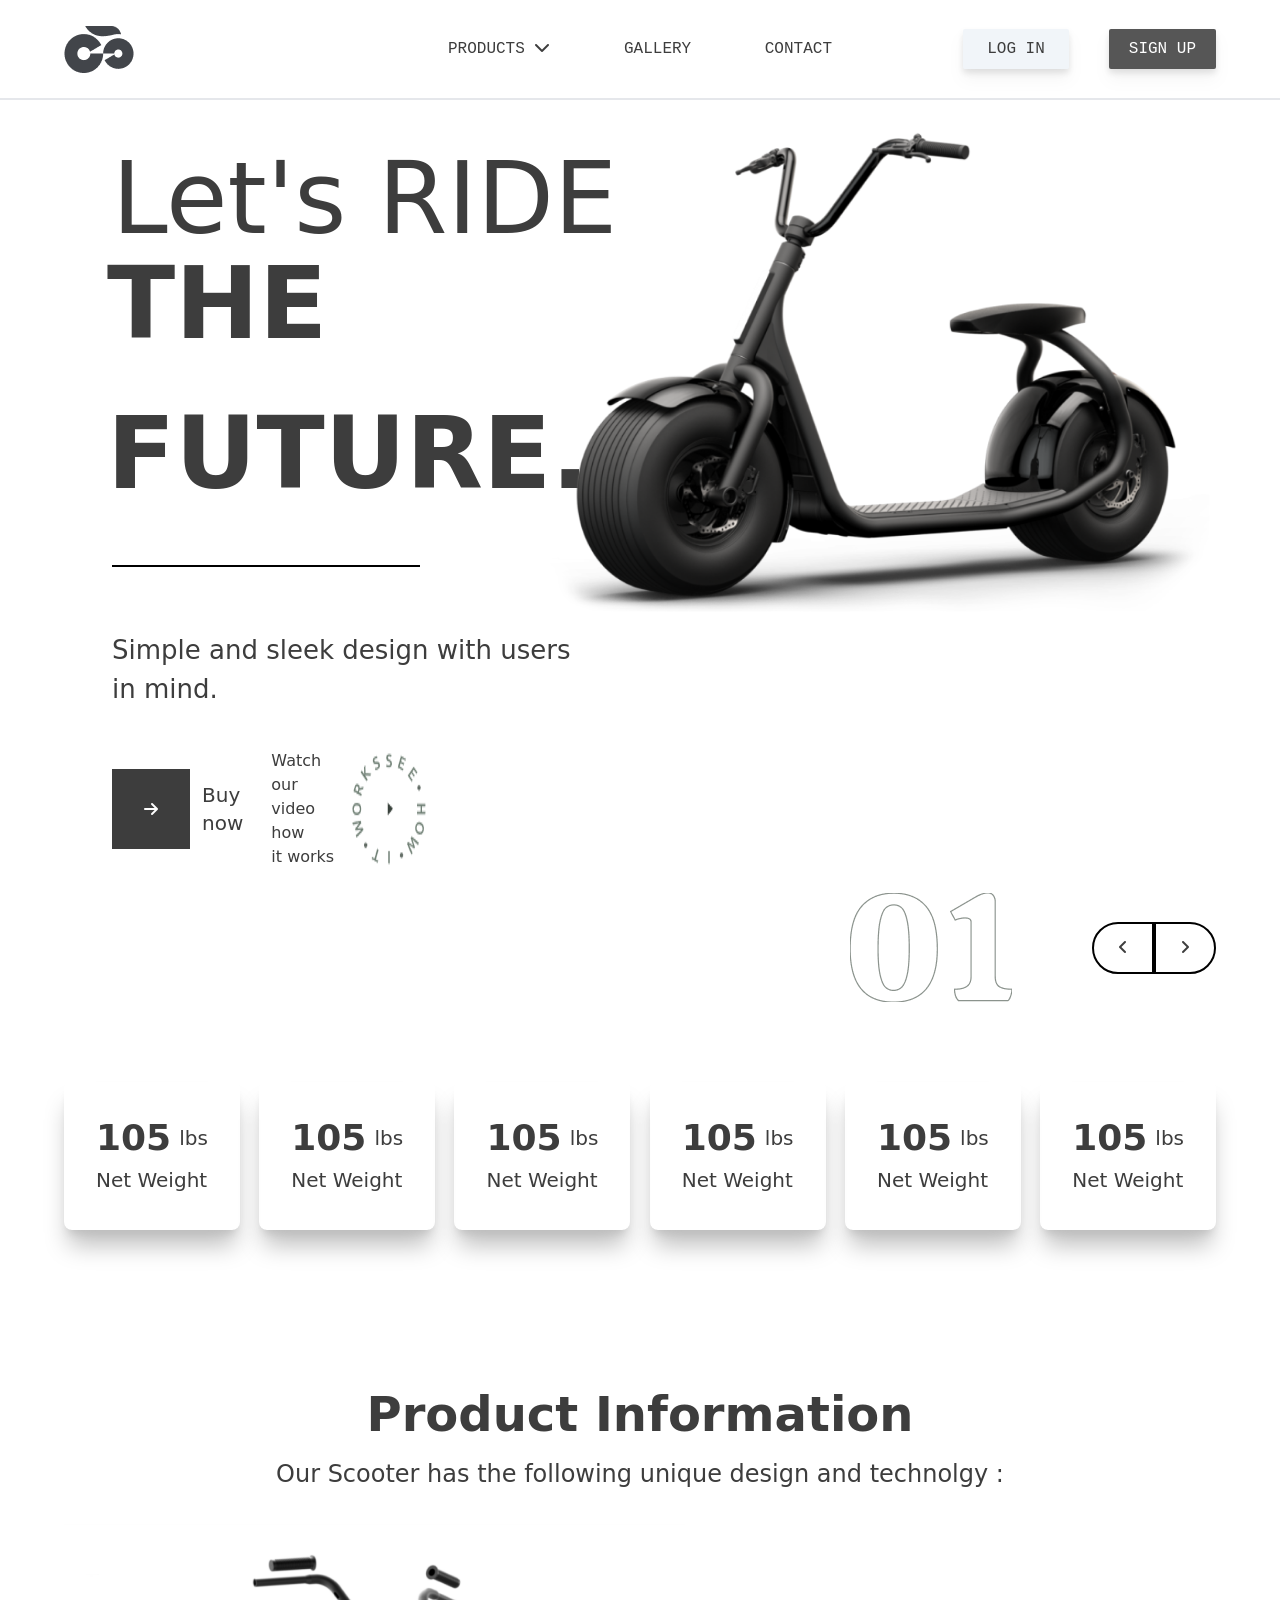
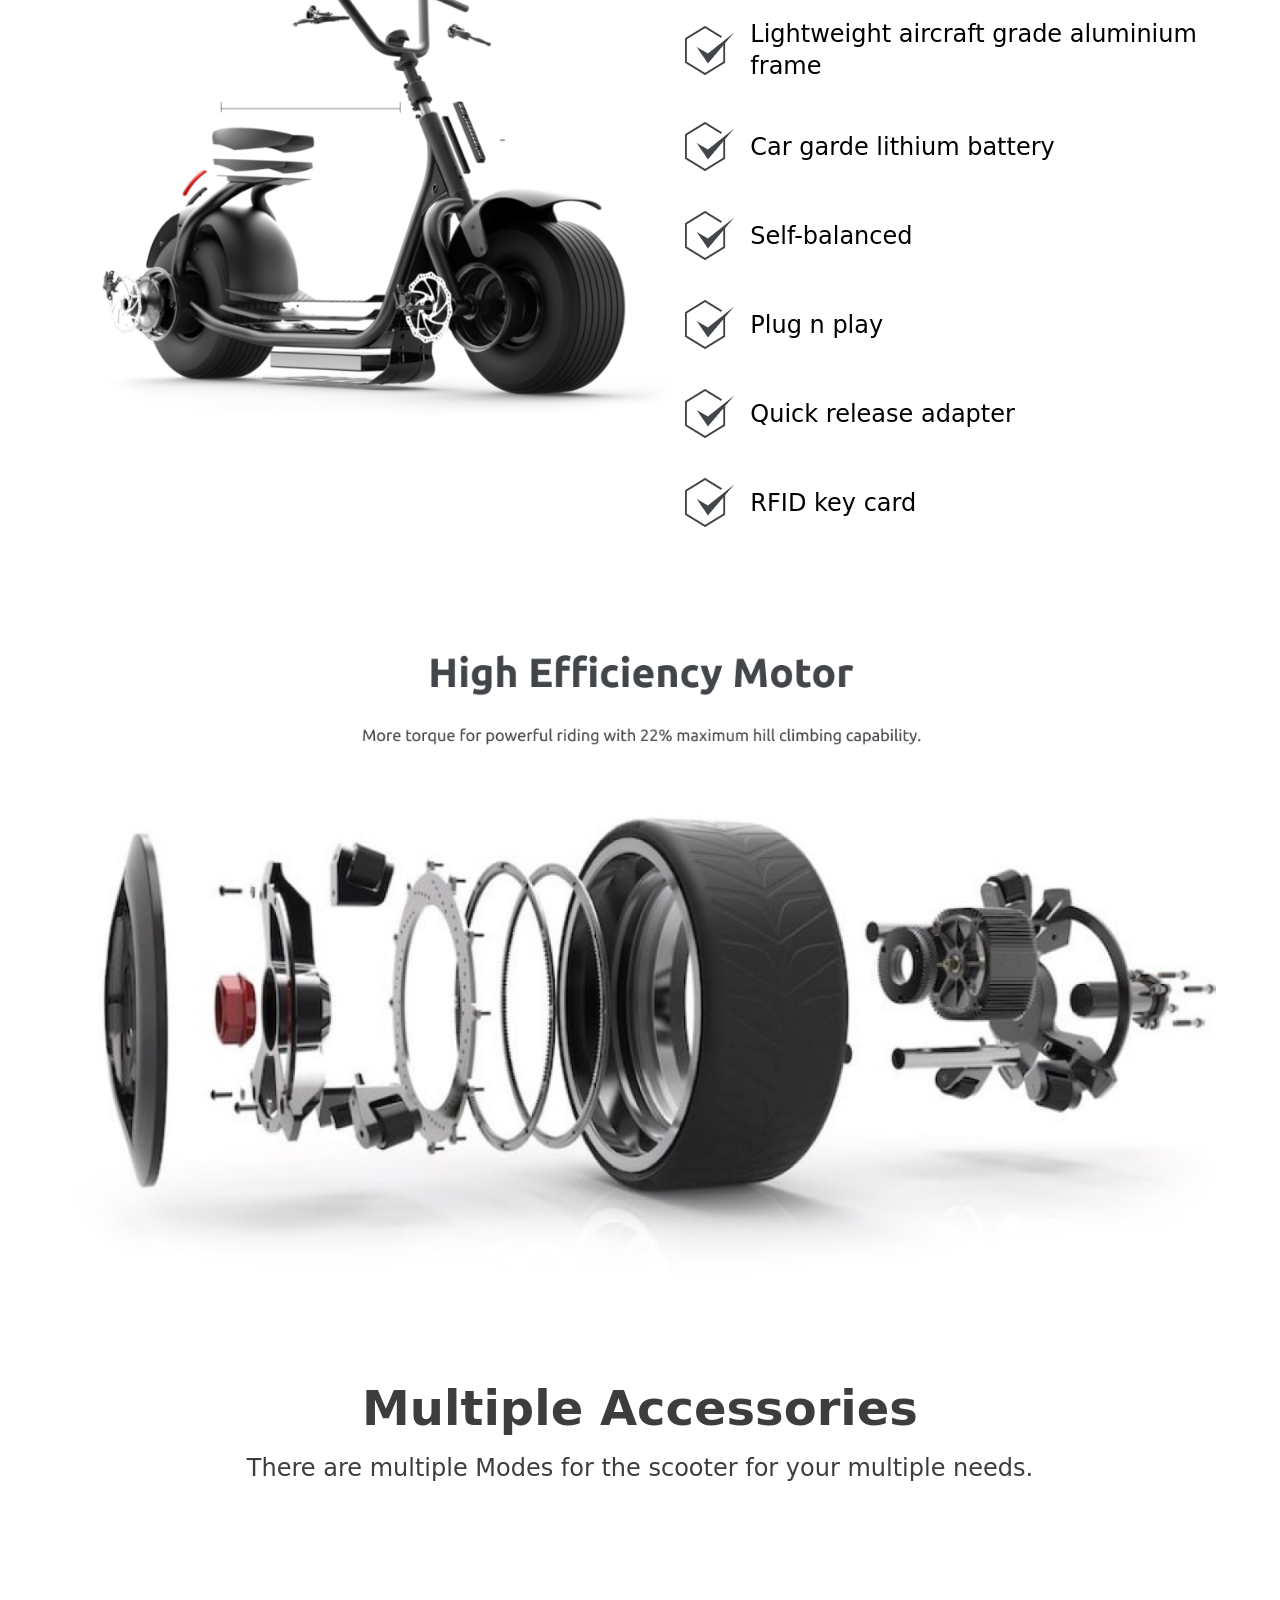
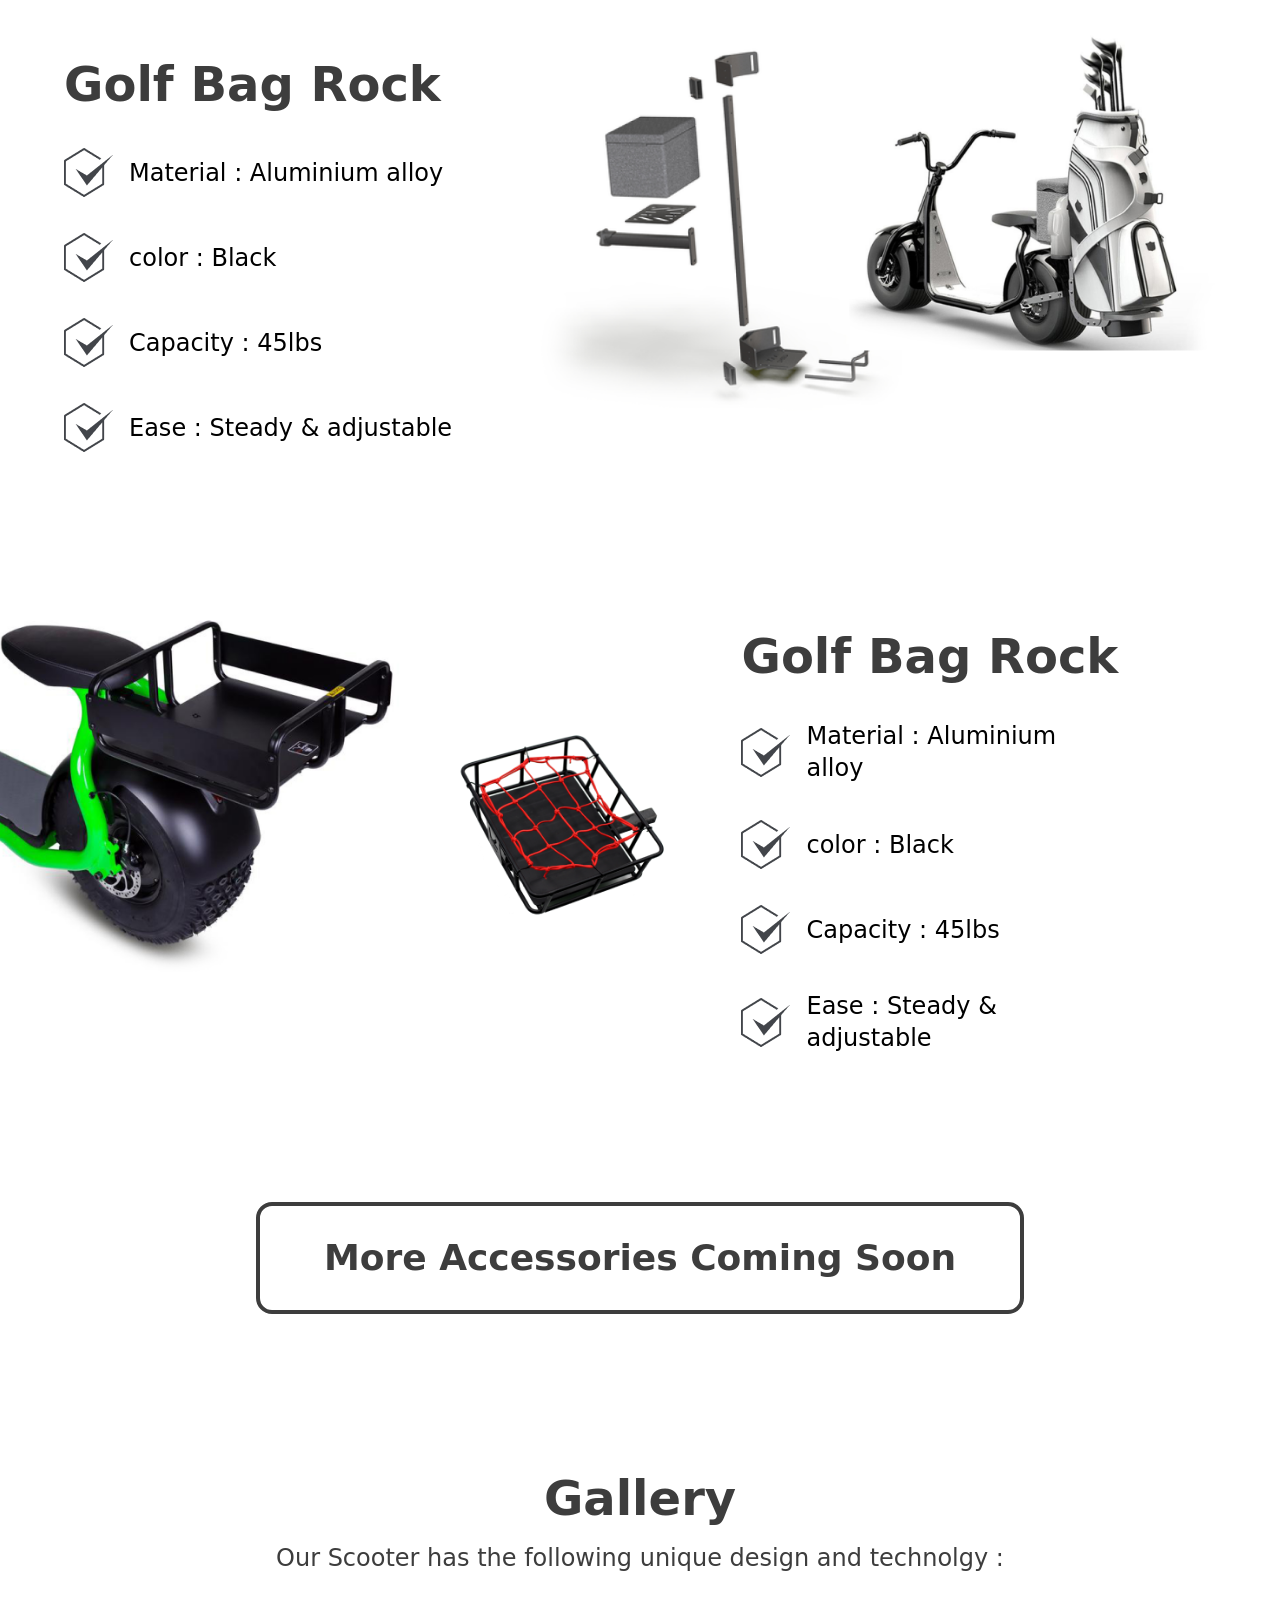
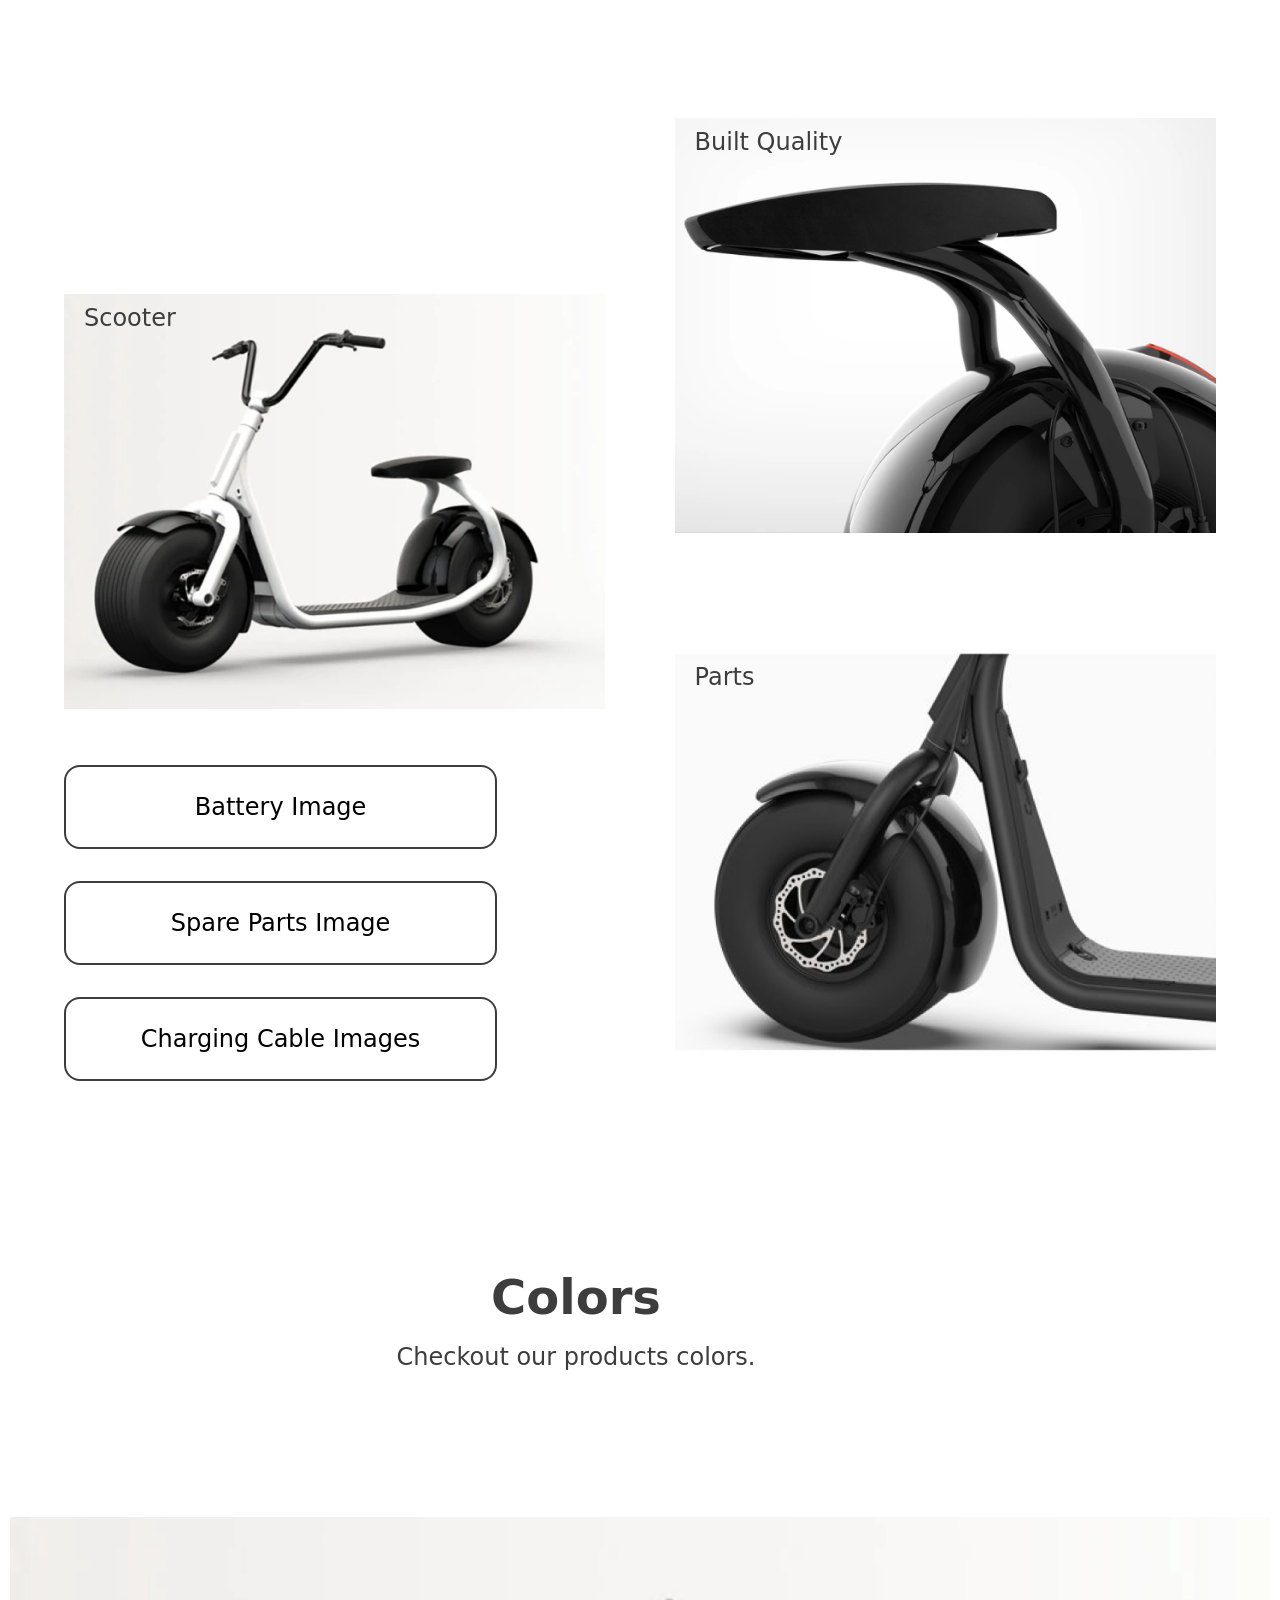
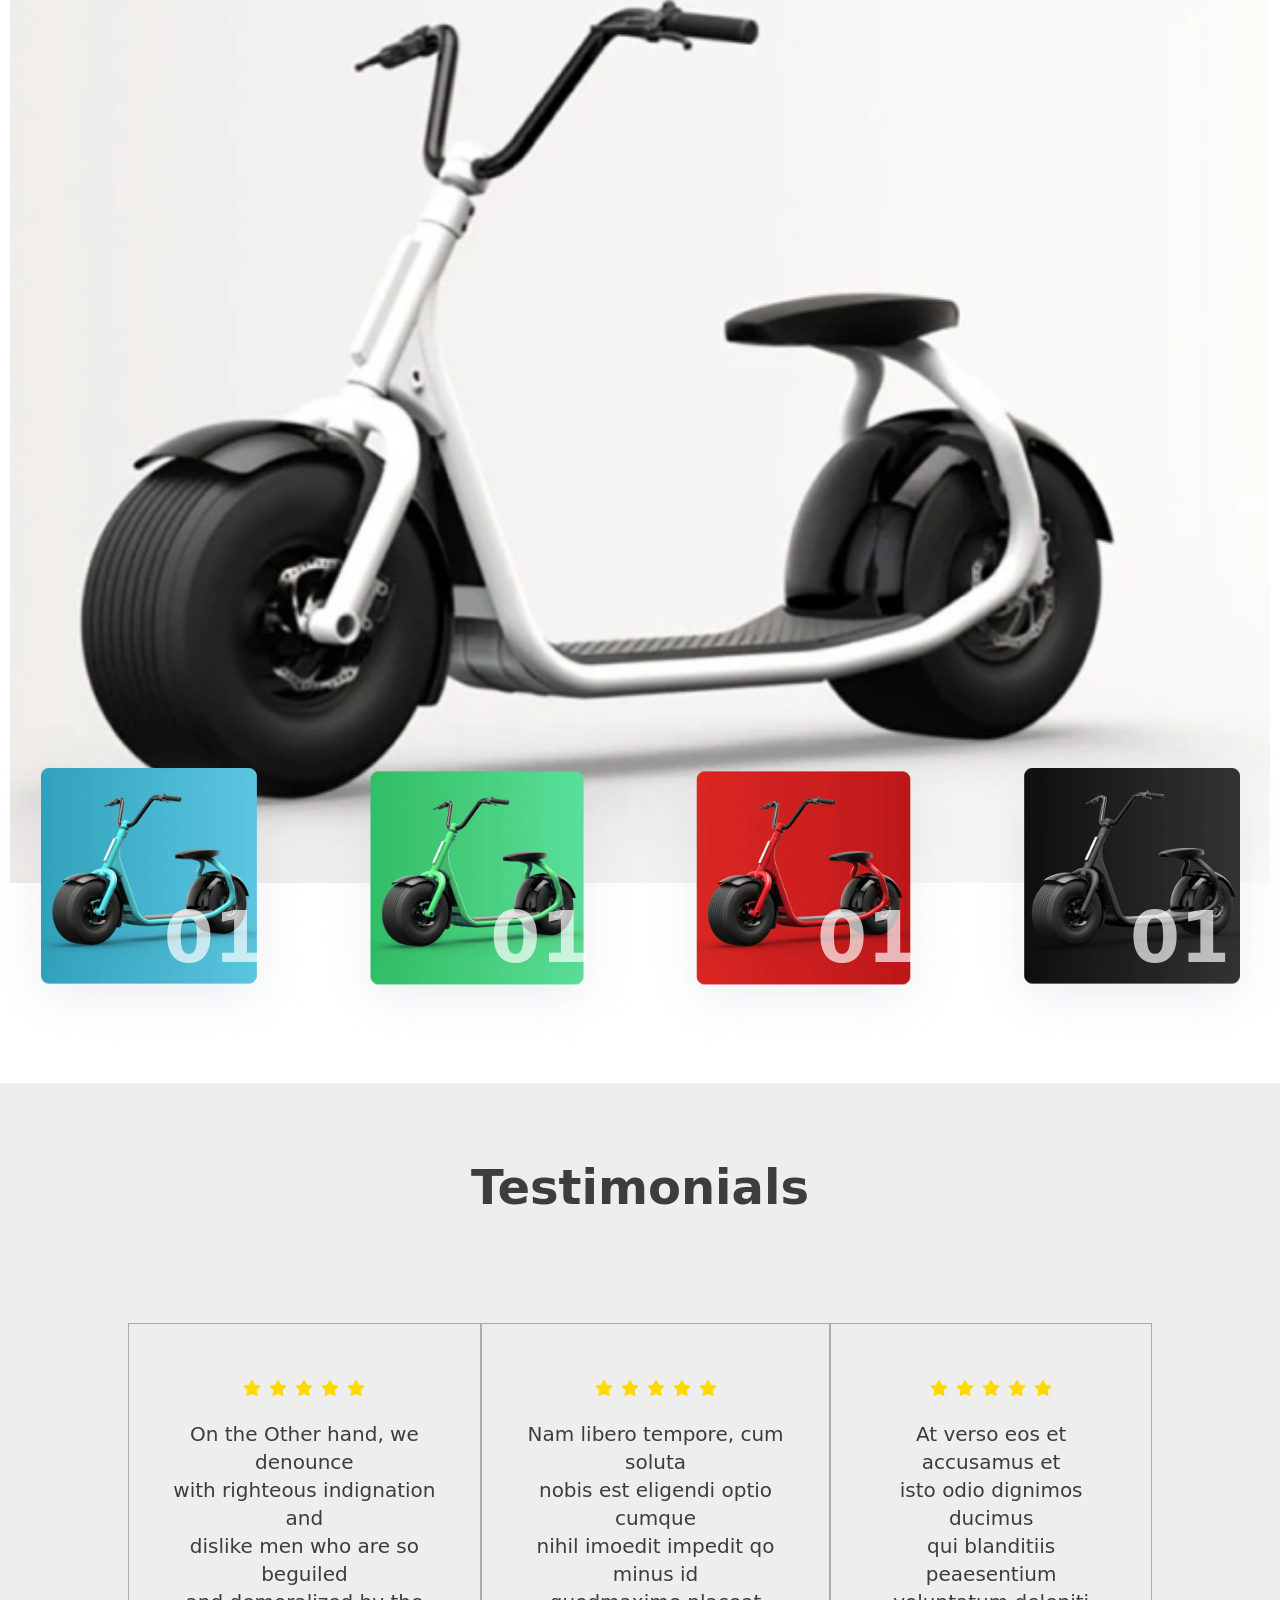
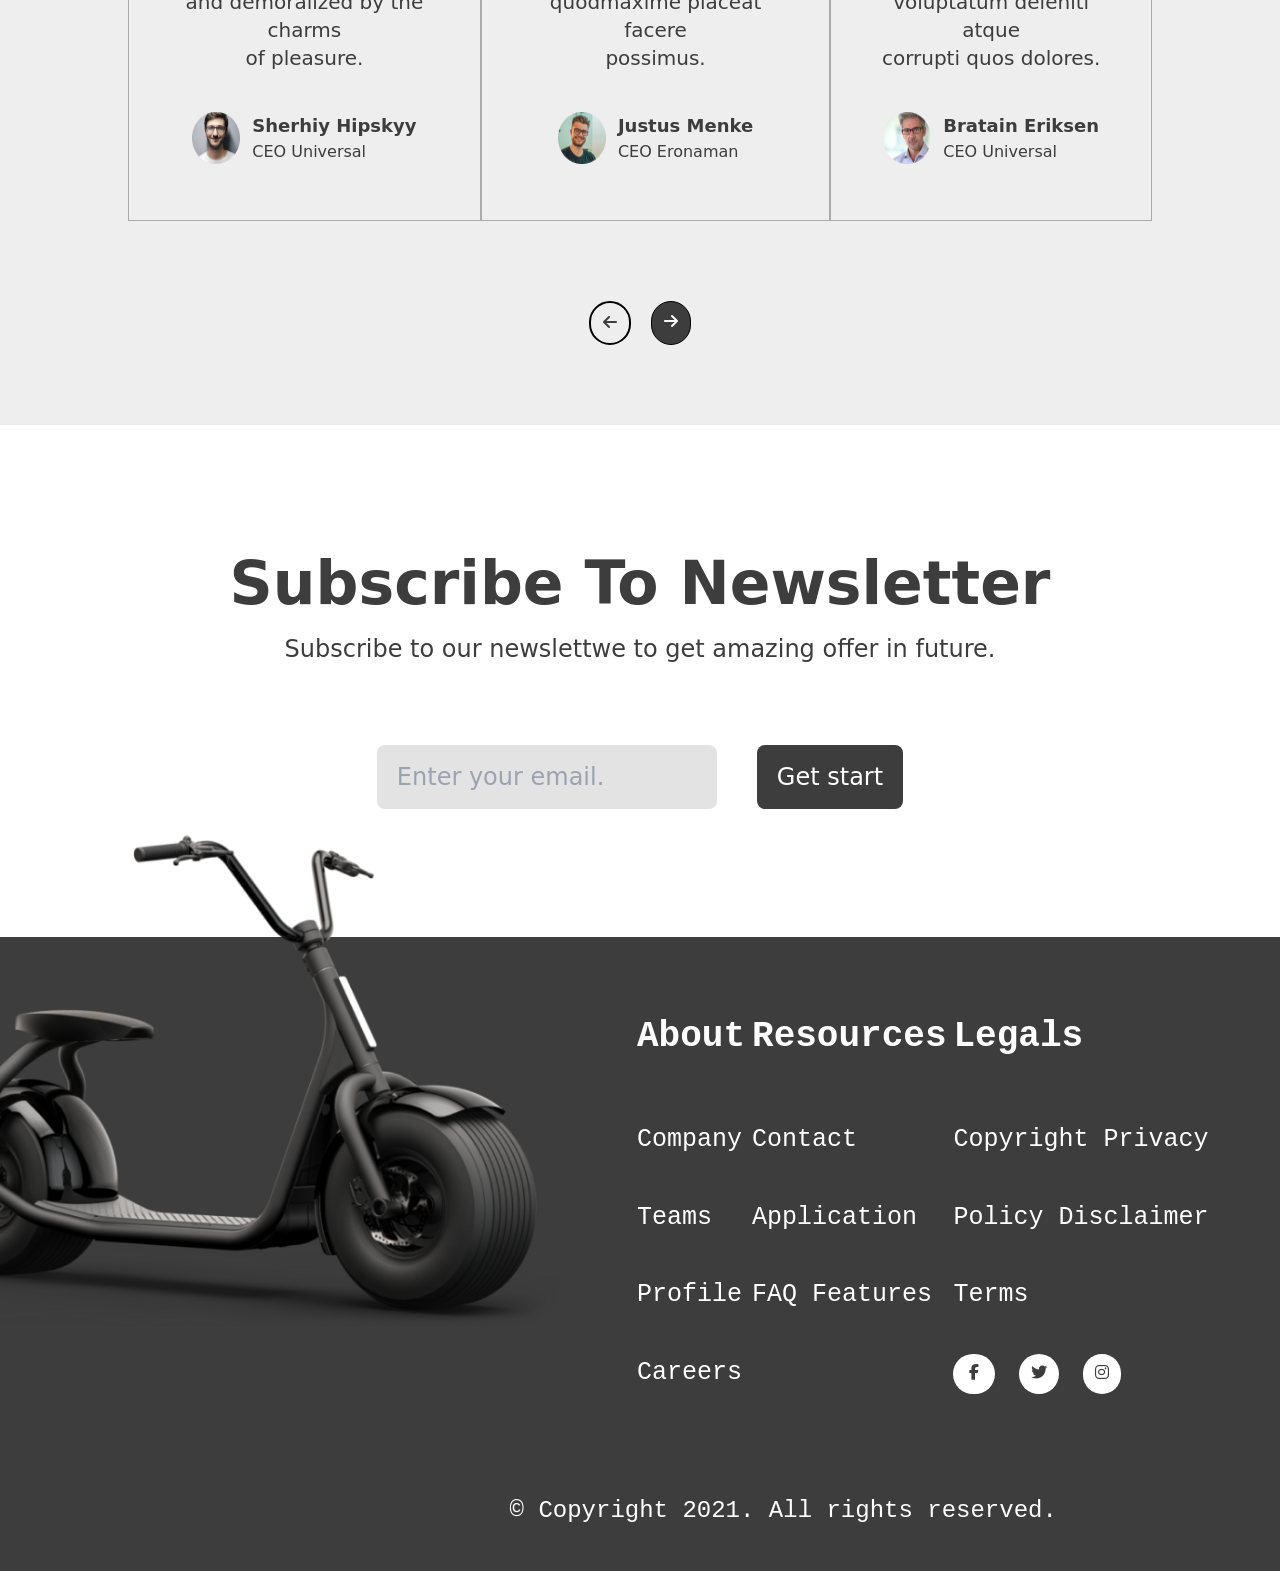
==== Project-3/main/index.html @ 660ad5a2 "file name changes" ====
<!DOCTYPE html>
<html lang="en">
<head>
    <meta charset="UTF-8">
    <meta name="viewport" content="width=device-width, initial-scale=1.0">
    <title>bike</title>
    <link rel="stylesheet" href="https://cdnjs.cloudflare.com/ajax/libs/font-awesome/6.4.0/css/all.min.css" integrity="sha512-iecdLmaskl7CVkqkXNQ/ZH/XLlvWZOJyj7Yy7tcenmpD1ypASozpmT/E0iPtmFIB46ZmdtAc9eNBvH0H/ZpiBw==" crossorigin="anonymous" referrerpolicy="no-referrer" />
    <link rel="stylesheet" href="bike.css">
</head>
<body class="font-mono text-[#3d3d3d] flex flex-col ">
    <div class="nav flex justify-between items-center px-[5%] py-[2%] border-b-2">
        <div class="w-full justify-self-center flex justify-between items-center">
            <div class="w-full">
                <img src="./assets/logo.png" alt="">
            </div>
            <div class="flex w-full justify-between">
                <p>PRODUCTS <i class="fa-solid fa-chevron-down"></i></p>
                <p>GALLERY</p>
                <p>CONTACT</p>
            </div>
            <div class="flex w-full justify-end gap-10">
                <button class="drop-shadow-lg rounded-sm hover:bg-[#565656] hover:text-white px-6 py-2 bg-slate-100">LOG IN</button>
                <button class="drop-shadow-lg rounded-sm hover:bg-slate-100 hover:text-black px-5 py-2 text-white bg-[#565656]">SIGN UP</button>
            </div>
        </div>
    </div>
    <div class="page1 flex justify-center font-sans mt-6">
        <div class="flex w-[90%] ">
            <div class="left w-[50%] flex flex-col pl-12 text-[#3d3d3d]">
                <div class="pb-7 ">
                    <h1 class="text-[100px] ">Let's RIDE</h1>
                    <h1 class="font-bold text-[100px] mt-[-45px] ml-[-5px]">THE FUTURE.</h1>
                </div>
                <div class="w-7/12 border-t-2 border-black mb-10 mt-2">
                    <pre> </pre>
                </div>
                <p class="text-[26px]">Simple and sleek design with users <br>in mind.</p>
                <div class="flex  w-3/5 justify-between mt-10">
                    <div class="flex">
                        <span class="h-4/6 self-center bg-[#3d3d3d] px-8 flex items-center  text-white"><i class="fa-solid fa-arrow-right"></i></span>
                        <p class="self-center ml-3 text-xl">Buy now</p>
                    </div>
                    <div class="flex">
                        <span class="mr-3">Watch our <br>video how <br>it works</span>
                        <img src="./assets/header play button.png" alt="" class="">
                    </div>
                </div>
            </div>
            <div class="right w-[50%] ">
                <div class="w-[115%] relative z-40 right-28">
                     <img class="w-full relative z-20 ml-5 " src="./assets/header image.png" alt="">
                </div>
            </div>
        </div>
    </div>
    <div class="part1 flex justify-center font-sans mt-6">
        <div class="flex w-[90%] justify-end">
            <img src="./assets/01.png" alt="" class="">
            <div class="flex self-center ml-20">
                <div class="px-6 py-3 rounded-l-full h-fit border-2 border-black"><i class="fa-solid fa-angle-left"></i></div>
                <div class="px-6 py-3 rounded-r-full h-fit border-2 border-black"><i class="fa-solid fa-angle-right"></i></div>
            </div>
        </div>
    </div>
    <div class="small_part2 flex justify-center font-sans mt-20">
        <div class="flex w-[90%] justify-between">
            <div class="card1 shadow-xl shadow-[#bdbdbd] text-xl p-8 py-9 rounded-lg">
                <div class="flex gap-2 items-center mb-2">
                    <p class="text-4xl font-bold">105</p>
                    <p class="">lbs</p>
                </div>
                <p>Net Weight</p>
            </div>
            <div class="card2 shadow-xl shadow-[#bdbdbd] text-xl p-8 py-9 rounded-lg">
                <div class="flex gap-2 items-center mb-2">
                    <p class="text-4xl font-bold">105</p>
                    <p class="">lbs</p>
                </div>
                <p>Net Weight</p>
            </div>
            <div class="card3 shadow-xl shadow-[#bdbdbd] text-xl p-8 py-9 rounded-lg">
                <div class="flex gap-2 items-center mb-2">
                    <p class="text-4xl font-bold">105</p>
                    <p class="">lbs</p>
                </div>
                <p>Net Weight</p>
            </div>
            <div class="card4 shadow-xl shadow-[#bdbdbd] text-xl p-8 py-9 rounded-lg">
                <div class="flex gap-2 items-center mb-2">
                    <p class="text-4xl font-bold">105</p>
                    <p class="">lbs</p>
                </div>
                <p>Net Weight</p>
            </div>
            <div class="card5 shadow-xl shadow-[#bdbdbd] text-xl p-8 py-9 rounded-lg">
                <div class="flex gap-2 items-center mb-2">
                    <p class="text-4xl font-bold">105</p>
                    <p class="">lbs</p>
                </div>
                <p>Net Weight</p>
            </div>
            <div class="card1 shadow-xl shadow-[#bdbdbd] text-xl p-8 py-9 rounded-lg">
                <div class="flex gap-2 items-center mb-2">
                    <p class="text-4xl font-bold">105</p>
                    <p class="">lbs</p>
                </div>
                <p>Net Weight</p>
            </div>
        </div>
    </div>
    <div class="small_page2 flex justify-center font-sans mt-40">
        <div class="flex flex-col w-[90%]">
            <div class="one m-auto self-center flex flex-col">
                <h1 class="m-auto font-bold text-5xl">Product Information</h1>
                <p class="m-auto text-2xl mt-5">Our Scooter has the following unique design and technolgy :</p>
            </div>
            <div class="two flex justify-between text-black">
                <div class="left w-[60%]">
                    <img src="./assets/product information image.png" alt="" class="w-full">
                </div>
                <div class="right flex flex-col pt-32 items-end ">
                    <div class="">
                        <div class="flex items-center mb-10">
                        <img src="./assets/Icon.png" alt="" class="mr-4">
                        <p class="text-2xl">Lightweight aircraft grade aluminium frame</p>
                        </div>
                        <div class="flex items-center mb-10">
                        <img src="./assets/Icon.png" alt="" class="mr-4">
                        <p class="text-2xl">Car garde lithium battery</p>
                        </div>
                        <div class="flex items-center mb-10">
                        <img src="./assets/Icon.png" alt="" class="mr-4">
                        <p class="text-2xl">Self-balanced</p>
                        </div>
                        <div class="flex items-center mb-10">
                        <img src="./assets/Icon.png" alt="" class="mr-4">
                        <p class="text-2xl">Plug n play</p>
                        </div>
                        <div class="flex items-center mb-10">
                        <img src="./assets/Icon.png" alt="" class="mr-4">
                        <p class="text-2xl">Quick release adapter</p>
                        </div>
                        <div class="flex items-center mb-10">
                        <img src="./assets/Icon.png" alt="" class="mr-4">
                        <p class="text-2xl">RFID key card</p>
                        </div>
                    </div>
                </div>
            </div>
        </div>
    </div>
    <div class="page3 flex justify-center font-sans mt-20">
        <div class="flex flex-col w-[90%]">
            <img src="./assets/high efficiency motor.png" alt="" class="">
        </div>
    </div>
    <div class="page4 flex justify-center font-sans mt-10">
        <div class="flex flex-col w-[90%]">
            <div class="one m-auto self-center flex flex-col">
                <h1 class="m-auto font-bold text-5xl">Multiple Accessories</h1>
                <p class="m-auto text-2xl mt-5">There are multiple Modes for the scooter for your multiple needs.</p>
            </div>
            <div class="two flex justify-between text-black mt-36">
                <div class="left flex flex-col items-end ">
                    <div class="mt-8">
                        <h1 class="text-5xl mb-10 text-[#3d3d3d] font-bold ">Golf Bag Rock</h1>
                        <div class="flex items-center mb-9">
                        <img src="./assets/Icon.png" alt="" class="mr-4">
                        <p class="text-2xl">Material : Aluminium alloy</p>
                        </div>
                        <div class="flex items-center mb-9">
                        <img src="./assets/Icon.png" alt="" class="mr-4">
                        <p class="text-2xl">color : Black</p>
                        </div>
                        <div class="flex items-center mb-9">
                        <img src="./assets/Icon.png" alt="" class="mr-4">
                        <p class="text-2xl">Capacity : 45lbs</p>
                        </div>
                        <div class="flex items-center mb-9">
                        <img src="./assets/Icon.png" alt="" class="mr-4">
                        <p class="text-2xl">Ease : Steady & adjustable</p>
                        </div>
                    </div>
                </div>
                <div class="right w-[60%]">
                    <img src="./assets/golf bag rock.png" alt="" class="w-full">
                </div>
            </div>
        </div>
    </div>
    <div class="page5 flex justify-center font-sans mt-28">
        <div class="flex flex-col w-[90%]">
            <div class="flex justify-between text-black ">
                <div class="left w-[60%] relative z-50 right-[72px]">
                    <img src="./assets/shopping rack.png" alt="" class="w-full">
                </div>
                <div class="right flex flex-col items-end">
                    <div class="mt-8 mr-24">
                        <h1 class="text-5xl mb-10 text-[#3d3d3d] font-bold ">Golf Bag Rock</h1>
                        <div class="flex items-center mb-9">
                        <img src="./assets/Icon.png" alt="" class="mr-4">
                        <p class="text-2xl">Material : Aluminium alloy</p>
                        </div>
                        <div class="flex items-center mb-9">
                        <img src="./assets/Icon.png" alt="" class="mr-4">
                        <p class="text-2xl">color : Black</p>
                        </div>
                        <div class="flex items-center mb-9">
                        <img src="./assets/Icon.png" alt="" class="mr-4">
                        <p class="text-2xl">Capacity : 45lbs</p>
                        </div>
                        <div class="flex items-center mb-9">
                        <img src="./assets/Icon.png" alt="" class="mr-4">
                        <p class="text-2xl">Ease : Steady & adjustable</p>
                        </div>
                    </div>
                </div>
            </div>
        </div>
    </div>
    <div class="small_part3 flex justify-center font-sans mt-28">
        <div class="flex w-[90%]">
            <div class="border-4 border-[#3d3d3d] rounded-2xl px-16 py-8 m-auto font-bold text-4xl">
                More Accessories Coming Soon
            </div>
        </div>
    </div>
    <div class="page6 flex justify-center font-sans mt-40">
        <div class="flex flex-col w-[90%]">
            <div class="one m-auto self-center flex flex-col">
                <h1 class="m-auto font-bold text-5xl">Gallery</h1>
                <p class="m-auto text-2xl mt-5">Our Scooter has the following unique design and technolgy :</p>
            </div>
            <div class="two flex justify-between text-black mt-28">
                <div class="left flex flex-col items-end w-[47%]">
                    <div class="mt-44">
                        <div class="">
                            <p class="text-[#3d3d3d] relative z-50 text-2xl font-medium top-10 left-5">Scooter</p>
                            <img src="./assets/gallery scooter.png" alt="" class="">
                        </div>
                        <div class=" mt-14">
                            <div class="flex justify-center rounded-2xl text-2xl w-[80%] py-6 mb-8 hover:bg-[#3d3d3d] hover:text-white border-2 border-[#3d3d3d]">Battery Image</div>
                            <div class="flex justify-center rounded-2xl text-2xl w-[80%] py-6 mb-8 hover:bg-[#3d3d3d] hover:text-white border-2 border-[#3d3d3d]">Spare Parts Image</div>
                            <div class="flex justify-center rounded-2xl text-2xl w-[80%] py-6 mb-8 hover:bg-[#3d3d3d] hover:text-white border-2 border-[#3d3d3d]">Charging Cable Images</div>
                        </div>
                    </div>
                </div>
                <div class="right w-[47%]">
                    <div class="mb-20">
                        <p class="text-[#3d3d3d] relative z-50 text-2xl font-medium top-10 left-5">Built Quality</p>
                        <img src="./assets/gallery built quality.png" alt="" class="">
                    </div>
                    <div class="">
                        <p class="text-[#3d3d3d] relative z-50 text-2xl font-medium top-12 left-5">Parts</p>
                        <img src="./assets/gallery parts.png" alt="" class="">
                    </div>
                </div>
            </div>
        </div>
    </div>
    <div class="page7 flex flex-col justify-center font-sans mt-40">
        <div class="flex flex-col w-[90%]">
            <div class="one m-auto self-center flex flex-col">
                <h1 class="m-auto font-bold text-5xl">Colors</h1>
                <p class="m-auto text-2xl mt-5">Checkout our products colors.</p>
            </div>       
        </div>
            <div class="two mt-36 w-[98.5vw]  m-auto">
                <img src="./assets/gallery scooter.png" alt="" class="w-full">
            </div>
        <div class="flex flex-col w-[100%]  m-auto ">
            <div class="flex justify-between relative z-50 bottom-40 ">
                <div class="card flex items-end">
                    <img src="./assets/color-scooter-1.png" alt="" class="">
                    <p class="text-[#ffffffaf] font-bold text-7xl relative z-50 right-[150px] bottom-20">01</p>
                </div>
                <div class="card flex items-end">
                    <img src="./assets/color-scooter-2.png" alt="" class="">
                    <p class="text-[#ffffffaf] font-bold text-7xl relative z-50 right-[150px] bottom-20">01</p>
                </div>
                <div class="card flex items-end">
                    <img src="./assets/color-scooter-3.png" alt="" class="">
                    <p class="text-[#ffffffaf] font-bold text-7xl relative z-50 right-[150px] bottom-20">01</p>
                </div>
                <div class="card flex items-end">
                    <img src="./assets/color-scooter-4.png" alt="" class="">
                    <p class="text-[#ffffffaf] font-bold text-7xl relative z-50 right-[150px] bottom-20">01</p>
                </div>
            </div>
        </div>
    </div>
    <div class="page8 flex justify-center font-sans mt-[-130px] bg-[#bbbbbb41] py-20">
        <div class="flex flex-col w-[80%]">
            <div class="one m-auto self-center flex ">
                <h1 class="m-auto font-bold text-5xl">Testimonials</h1>
            </div>
            <div class="two mt-28 flex justify-between">
                <div class="flex flex-col card border border-[#ababab]  w-fit px-10 py-14 hover:bg-white hover:border-none hover:shadow-2xl shadow-black">
                    <div class="flex text-[#ffd900] m-auto mb-6 gap-2">
                        <i class="fa-solid fa-star"></i>
                        <i class="fa-solid fa-star"></i>
                        <i class="fa-solid fa-star"></i>
                        <i class="fa-solid fa-star"></i>
                        <i class="fa-solid fa-star"></i> 
                    </div>
                    <div class="flex justify-center mb-10">
                        <p class="text-xl text-center">On the Other hand, we denounce<br>with righteous indignation and<br>dislike men who are so beguiled<br>and demoralized by the charms<br>of pleasure.</p>
                    </div>
                    <div class="flex m-auto gap-3">
                        <img src="./assets/serhiy hipskyy.png" alt="">
                        <div class="flex flex-col">
                            <h2 class="font-semibold text-lg">Sherhiy Hipskyy</h2>
                            <p class="text-base">CEO Universal</p>
                        </div>
                    </div>
                </div>
                <div class="flex flex-col card border border-[#ababab]  w-fit px-10 py-14 hover:bg-white hover:border-none hover:shadow-2xl shadow-black">
                    <div class="flex text-[#ffd900] m-auto mb-6 gap-2">
                        <i class="fa-solid fa-star"></i>
                        <i class="fa-solid fa-star"></i>
                        <i class="fa-solid fa-star"></i>
                        <i class="fa-solid fa-star"></i>
                        <i class="fa-solid fa-star"></i> 
                    </div>
                    <div class="flex justify-center mb-10">
                        <p class="text-xl text-center">Nam libero tempore, cum soluta<br>nobis est eligendi optio cumque<br>nihil imoedit impedit qo minus id <br>quodmaxime placeat facere<br> possimus.
                        </p>
                    </div>
                    <div class="flex m-auto gap-3">
                        <img src="./assets/Justus Menke.png" alt="">
                        <div class="flex flex-col">
                            <h2 class="font-semibold text-lg">Justus Menke</h2>
                            <p class="text-base">CEO Eronaman</p>
                        </div>
                    </div>
                </div>
                <div class="flex flex-col card border border-[#ababab]  w-fit px-10 py-14 hover:bg-white hover:border-none hover:shadow-2xl shadow-black">
                    <div class="flex text-[#ffd900] m-auto mb-6 gap-2">
                        <i class="fa-solid fa-star"></i>
                        <i class="fa-solid fa-star"></i>
                        <i class="fa-solid fa-star"></i>
                        <i class="fa-solid fa-star"></i>
                        <i class="fa-solid fa-star"></i> 
                    </div>
                    <div class="flex justify-center mb-10">
                        <p class="text-xl text-center">At verso eos et accusamus et<br> isto odio dignimos ducimus<br> qui blanditiis peaesentium<br> voluptatum deleniti atque <br>corrupti quos dolores.</p>
                    </div>
                    <div class="flex m-auto gap-3">
                        <img src="./assets/Britain Eriksen.png" alt="">
                        <div class="flex flex-col">
                            <h2 class="font-semibold text-lg">Bratain Eriksen</h2>
                            <p class="text-base">CEO Universal</p>
                        </div>
                    </div>
                </div>
            </div>
            <div class="flex mt-20 justify-center">
                <div class="w-fit flex gap-5">
                    <div class="py-2 px-3 border-2 border-black rounded-full">
                        <i class="fa-solid fa-arrow-left"></i>
                    </div>
                    <div class="py-2 px-3 border border-black rounded-full bg-[#3d3d3d] text-white">
                        <i class="fa-solid fa-arrow-right"></i>
                    </div>
                </div>
            </div>
        </div>
    </div>
    <div class="page9 flex justify-center font-sans py-32">
        <div class="flex flex-col w-[90%]">
            <div class="one m-auto self-center flex flex-col">
                <h1 class="m-auto font-bold text-6xl">Subscribe To Newsletter</h1>
                <p class="m-auto text-2xl mt-5">Subscribe to our newslettwe to get amazing offer in future.</p>
            </div>
            <div class="two m-auto self-center flex mt-20 gap-10">
                <input class="py-4 rounded-lg px-5 bg-[#e3e3e3] text-2xl" type="email" placeholder="Enter your email.">
                <button class="py-4 rounded-lg px-5 text-white bg-[#3d3d3d] text-2xl">Get start</button>
            </div>
        </div>
    </div>
    <div class="page10 flex bg-[#3d3d3d] pt-20 pb-10 text-white">
        <div class="left relative z-50 bottom-48">
            <img src="./assets/footer scooter.png" alt="" class="w-full">
        </div>
        <div class="right w-[60%] ">
            <div class="one flex justify-between m-auto w-[80%]">
                <div class="flex flex-col">
                    <h1 class=" font-semibold text-4xl mb-16">About</h1>
                    <p class="text-[25px] mb-10">Company</p>
                    <p class="text-[25px] mb-10">Teams</p>
                    <p class="text-[25px] mb-10">Profile</p>
                    <p class="text-[25px] mb-10">Careers</p>
                </div>
                <div class="flex flex-col">
                    <h1 class=" font-semibold text-4xl mb-16">Resources</h1>
                    <p class="text-[25px] mb-10">Contact</p>
                    <p class="text-[25px] mb-10">Application</p>
                    <p class="text-[25px] mb-10">FAQ Features</p>                
                </div>
                <div class="flex flex-col">
                    <h1 class=" font-semibold text-4xl mb-16">Legals</h1>
                    <p class="text-[25px] mb-10">Copyright Privacy</p>
                    <p class="text-[25px] mb-10">Policy Disclaimer</p>
                    <p class="text-[25px] mb-10">Terms</p>
                    <div class="flex gap-6">
                        <span class="px-4 py-2 bg-white rounded-full text-[#3d3d3d]"><i class="fa-brands fa-facebook-f"></i></span>
                        <span class="px-3 py-2 bg-white rounded-full text-[#3d3d3d]"><i class="fa-brands fa-twitter"></i></span>
                        <span class="px-3 py-2 bg-white rounded-full text-[#3d3d3d]"><i class="fa-brands fa-instagram"></i></span>
                    </div>
                </div>
            </div>
            <div class="two text-2xl mt-16 relative z-30 right-14">
                <span class="">&#169</span> Copyright 2021. All rights reserved.
            </div>
        </div>
    </div>
</body>
</html>
---- Project-3/main/bike.css ----
/*
! tailwindcss v3.3.3 | MIT License | https://tailwindcss.com
*/

/*
1. Prevent padding and border from affecting element width. (https://github.com/mozdevs/cssremedy/issues/4)
2. Allow adding a border to an element by just adding a border-width. (https://github.com/tailwindcss/tailwindcss/pull/116)
*/

*,
::before,
::after {
  box-sizing: border-box;
  /* 1 */
  border-width: 0;
  /* 2 */
  border-style: solid;
  /* 2 */
  border-color: #e5e7eb;
  /* 2 */
}

::before,
::after {
  --tw-content: '';
}

/*
1. Use a consistent sensible line-height in all browsers.
2. Prevent adjustments of font size after orientation changes in iOS.
3. Use a more readable tab size.
4. Use the user's configured `sans` font-family by default.
5. Use the user's configured `sans` font-feature-settings by default.
6. Use the user's configured `sans` font-variation-settings by default.
*/

html {
  line-height: 1.5;
  /* 1 */
  -webkit-text-size-adjust: 100%;
  /* 2 */
  -moz-tab-size: 4;
  /* 3 */
  -o-tab-size: 4;
     tab-size: 4;
  /* 3 */
  font-family: ui-sans-serif, system-ui, -apple-system, BlinkMacSystemFont, "Segoe UI", Roboto, "Helvetica Neue", Arial, "Noto Sans", sans-serif, "Apple Color Emoji", "Segoe UI Emoji", "Segoe UI Symbol", "Noto Color Emoji";
  /* 4 */
  font-feature-settings: normal;
  /* 5 */
  font-variation-settings: normal;
  /* 6 */
}

/*
1. Remove the margin in all browsers.
2. Inherit line-height from `html` so users can set them as a class directly on the `html` element.
*/

body {
  margin: 0;
  /* 1 */
  line-height: inherit;
  /* 2 */
}

/*
1. Add the correct height in Firefox.
2. Correct the inheritance of border color in Firefox. (https://bugzilla.mozilla.org/show_bug.cgi?id=190655)
3. Ensure horizontal rules are visible by default.
*/

hr {
  height: 0;
  /* 1 */
  color: inherit;
  /* 2 */
  border-top-width: 1px;
  /* 3 */
}

/*
Add the correct text decoration in Chrome, Edge, and Safari.
*/

abbr:where([title]) {
  -webkit-text-decoration: underline dotted;
          text-decoration: underline dotted;
}

/*
Remove the default font size and weight for headings.
*/

h1,
h2,
h3,
h4,
h5,
h6 {
  font-size: inherit;
  font-weight: inherit;
}

/*
Reset links to optimize for opt-in styling instead of opt-out.
*/

a {
  color: inherit;
  text-decoration: inherit;
}

/*
Add the correct font weight in Edge and Safari.
*/

b,
strong {
  font-weight: bolder;
}

/*
1. Use the user's configured `mono` font family by default.
2. Correct the odd `em` font sizing in all browsers.
*/

code,
kbd,
samp,
pre {
  font-family: ui-monospace, SFMono-Regular, Menlo, Monaco, Consolas, "Liberation Mono", "Courier New", monospace;
  /* 1 */
  font-size: 1em;
  /* 2 */
}

/*
Add the correct font size in all browsers.
*/

small {
  font-size: 80%;
}

/*
Prevent `sub` and `sup` elements from affecting the line height in all browsers.
*/

sub,
sup {
  font-size: 75%;
  line-height: 0;
  position: relative;
  vertical-align: baseline;
}

sub {
  bottom: -0.25em;
}

sup {
  top: -0.5em;
}

/*
1. Remove text indentation from table contents in Chrome and Safari. (https://bugs.chromium.org/p/chromium/issues/detail?id=999088, https://bugs.webkit.org/show_bug.cgi?id=201297)
2. Correct table border color inheritance in all Chrome and Safari. (https://bugs.chromium.org/p/chromium/issues/detail?id=935729, https://bugs.webkit.org/show_bug.cgi?id=195016)
3. Remove gaps between table borders by default.
*/

table {
  text-indent: 0;
  /* 1 */
  border-color: inherit;
  /* 2 */
  border-collapse: collapse;
  /* 3 */
}

/*
1. Change the font styles in all browsers.
2. Remove the margin in Firefox and Safari.
3. Remove default padding in all browsers.
*/

button,
input,
optgroup,
select,
textarea {
  font-family: inherit;
  /* 1 */
  font-feature-settings: inherit;
  /* 1 */
  font-variation-settings: inherit;
  /* 1 */
  font-size: 100%;
  /* 1 */
  font-weight: inherit;
  /* 1 */
  line-height: inherit;
  /* 1 */
  color: inherit;
  /* 1 */
  margin: 0;
  /* 2 */
  padding: 0;
  /* 3 */
}

/*
Remove the inheritance of text transform in Edge and Firefox.
*/

button,
select {
  text-transform: none;
}

/*
1. Correct the inability to style clickable types in iOS and Safari.
2. Remove default button styles.
*/

button,
[type='button'],
[type='reset'],
[type='submit'] {
  -webkit-appearance: button;
  /* 1 */
  background-color: transparent;
  /* 2 */
  background-image: none;
  /* 2 */
}

/*
Use the modern Firefox focus style for all focusable elements.
*/

:-moz-focusring {
  outline: auto;
}

/*
Remove the additional `:invalid` styles in Firefox. (https://github.com/mozilla/gecko-dev/blob/2f9eacd9d3d995c937b4251a5557d95d494c9be1/layout/style/res/forms.css#L728-L737)
*/

:-moz-ui-invalid {
  box-shadow: none;
}

/*
Add the correct vertical alignment in Chrome and Firefox.
*/

progress {
  vertical-align: baseline;
}

/*
Correct the cursor style of increment and decrement buttons in Safari.
*/

::-webkit-inner-spin-button,
::-webkit-outer-spin-button {
  height: auto;
}

/*
1. Correct the odd appearance in Chrome and Safari.
2. Correct the outline style in Safari.
*/

[type='search'] {
  -webkit-appearance: textfield;
  /* 1 */
  outline-offset: -2px;
  /* 2 */
}

/*
Remove the inner padding in Chrome and Safari on macOS.
*/

::-webkit-search-decoration {
  -webkit-appearance: none;
}

/*
1. Correct the inability to style clickable types in iOS and Safari.
2. Change font properties to `inherit` in Safari.
*/

::-webkit-file-upload-button {
  -webkit-appearance: button;
  /* 1 */
  font: inherit;
  /* 2 */
}

/*
Add the correct display in Chrome and Safari.
*/

summary {
  display: list-item;
}

/*
Removes the default spacing and border for appropriate elements.
*/

blockquote,
dl,
dd,
h1,
h2,
h3,
h4,
h5,
h6,
hr,
figure,
p,
pre {
  margin: 0;
}

fieldset {
  margin: 0;
  padding: 0;
}

legend {
  padding: 0;
}

ol,
ul,
menu {
  list-style: none;
  margin: 0;
  padding: 0;
}

/*
Reset default styling for dialogs.
*/

dialog {
  padding: 0;
}

/*
Prevent resizing textareas horizontally by default.
*/

textarea {
  resize: vertical;
}

/*
1. Reset the default placeholder opacity in Firefox. (https://github.com/tailwindlabs/tailwindcss/issues/3300)
2. Set the default placeholder color to the user's configured gray 400 color.
*/

input::-moz-placeholder, textarea::-moz-placeholder {
  opacity: 1;
  /* 1 */
  color: #9ca3af;
  /* 2 */
}

input::placeholder,
textarea::placeholder {
  opacity: 1;
  /* 1 */
  color: #9ca3af;
  /* 2 */
}

/*
Set the default cursor for buttons.
*/

button,
[role="button"] {
  cursor: pointer;
}

/*
Make sure disabled buttons don't get the pointer cursor.
*/

:disabled {
  cursor: default;
}

/*
1. Make replaced elements `display: block` by default. (https://github.com/mozdevs/cssremedy/issues/14)
2. Add `vertical-align: middle` to align replaced elements more sensibly by default. (https://github.com/jensimmons/cssremedy/issues/14#issuecomment-634934210)
   This can trigger a poorly considered lint error in some tools but is included by design.
*/

img,
svg,
video,
canvas,
audio,
iframe,
embed,
object {
  display: block;
  /* 1 */
  vertical-align: middle;
  /* 2 */
}

/*
Constrain images and videos to the parent width and preserve their intrinsic aspect ratio. (https://github.com/mozdevs/cssremedy/issues/14)
*/

img,
video {
  max-width: 100%;
  height: auto;
}

/* Make elements with the HTML hidden attribute stay hidden by default */

[hidden] {
  display: none;
}

*, ::before, ::after {
  --tw-border-spacing-x: 0;
  --tw-border-spacing-y: 0;
  --tw-translate-x: 0;
  --tw-translate-y: 0;
  --tw-rotate: 0;
  --tw-skew-x: 0;
  --tw-skew-y: 0;
  --tw-scale-x: 1;
  --tw-scale-y: 1;
  --tw-pan-x:  ;
  --tw-pan-y:  ;
  --tw-pinch-zoom:  ;
  --tw-scroll-snap-strictness: proximity;
  --tw-gradient-from-position:  ;
  --tw-gradient-via-position:  ;
  --tw-gradient-to-position:  ;
  --tw-ordinal:  ;
  --tw-slashed-zero:  ;
  --tw-numeric-figure:  ;
  --tw-numeric-spacing:  ;
  --tw-numeric-fraction:  ;
  --tw-ring-inset:  ;
  --tw-ring-offset-width: 0px;
  --tw-ring-offset-color: #fff;
  --tw-ring-color: rgb(59 130 246 / 0.5);
  --tw-ring-offset-shadow: 0 0 #0000;
  --tw-ring-shadow: 0 0 #0000;
  --tw-shadow: 0 0 #0000;
  --tw-shadow-colored: 0 0 #0000;
  --tw-blur:  ;
  --tw-brightness:  ;
  --tw-contrast:  ;
  --tw-grayscale:  ;
  --tw-hue-rotate:  ;
  --tw-invert:  ;
  --tw-saturate:  ;
  --tw-sepia:  ;
  --tw-drop-shadow:  ;
  --tw-backdrop-blur:  ;
  --tw-backdrop-brightness:  ;
  --tw-backdrop-contrast:  ;
  --tw-backdrop-grayscale:  ;
  --tw-backdrop-hue-rotate:  ;
  --tw-backdrop-invert:  ;
  --tw-backdrop-opacity:  ;
  --tw-backdrop-saturate:  ;
  --tw-backdrop-sepia:  ;
}

::backdrop {
  --tw-border-spacing-x: 0;
  --tw-border-spacing-y: 0;
  --tw-translate-x: 0;
  --tw-translate-y: 0;
  --tw-rotate: 0;
  --tw-skew-x: 0;
  --tw-skew-y: 0;
  --tw-scale-x: 1;
  --tw-scale-y: 1;
  --tw-pan-x:  ;
  --tw-pan-y:  ;
  --tw-pinch-zoom:  ;
  --tw-scroll-snap-strictness: proximity;
  --tw-gradient-from-position:  ;
  --tw-gradient-via-position:  ;
  --tw-gradient-to-position:  ;
  --tw-ordinal:  ;
  --tw-slashed-zero:  ;
  --tw-numeric-figure:  ;
  --tw-numeric-spacing:  ;
  --tw-numeric-fraction:  ;
  --tw-ring-inset:  ;
  --tw-ring-offset-width: 0px;
  --tw-ring-offset-color: #fff;
  --tw-ring-color: rgb(59 130 246 / 0.5);
  --tw-ring-offset-shadow: 0 0 #0000;
  --tw-ring-shadow: 0 0 #0000;
  --tw-shadow: 0 0 #0000;
  --tw-shadow-colored: 0 0 #0000;
  --tw-blur:  ;
  --tw-brightness:  ;
  --tw-contrast:  ;
  --tw-grayscale:  ;
  --tw-hue-rotate:  ;
  --tw-invert:  ;
  --tw-saturate:  ;
  --tw-sepia:  ;
  --tw-drop-shadow:  ;
  --tw-backdrop-blur:  ;
  --tw-backdrop-brightness:  ;
  --tw-backdrop-contrast:  ;
  --tw-backdrop-grayscale:  ;
  --tw-backdrop-hue-rotate:  ;
  --tw-backdrop-invert:  ;
  --tw-backdrop-opacity:  ;
  --tw-backdrop-saturate:  ;
  --tw-backdrop-sepia:  ;
}

.relative {
  position: relative;
}

.bottom-20 {
  bottom: 5rem;
}

.bottom-40 {
  bottom: 10rem;
}

.bottom-48 {
  bottom: 12rem;
}

.left-5 {
  left: 1.25rem;
}

.right-14 {
  right: 3.5rem;
}

.right-28 {
  right: 7rem;
}

.right-\[150px\] {
  right: 150px;
}

.right-\[72px\] {
  right: 72px;
}

.top-10 {
  top: 2.5rem;
}

.top-12 {
  top: 3rem;
}

.z-20 {
  z-index: 20;
}

.z-30 {
  z-index: 30;
}

.z-40 {
  z-index: 40;
}

.z-50 {
  z-index: 50;
}

.m-auto {
  margin: auto;
}

.mb-10 {
  margin-bottom: 2.5rem;
}

.mb-16 {
  margin-bottom: 4rem;
}

.mb-2 {
  margin-bottom: 0.5rem;
}

.mb-20 {
  margin-bottom: 5rem;
}

.mb-6 {
  margin-bottom: 1.5rem;
}

.mb-8 {
  margin-bottom: 2rem;
}

.mb-9 {
  margin-bottom: 2.25rem;
}

.ml-20 {
  margin-left: 5rem;
}

.ml-3 {
  margin-left: 0.75rem;
}

.ml-5 {
  margin-left: 1.25rem;
}

.ml-\[-5px\] {
  margin-left: -5px;
}

.mr-24 {
  margin-right: 6rem;
}

.mr-3 {
  margin-right: 0.75rem;
}

.mr-4 {
  margin-right: 1rem;
}

.mt-10 {
  margin-top: 2.5rem;
}

.mt-14 {
  margin-top: 3.5rem;
}

.mt-16 {
  margin-top: 4rem;
}

.mt-2 {
  margin-top: 0.5rem;
}

.mt-20 {
  margin-top: 5rem;
}

.mt-28 {
  margin-top: 7rem;
}

.mt-36 {
  margin-top: 9rem;
}

.mt-40 {
  margin-top: 10rem;
}

.mt-44 {
  margin-top: 11rem;
}

.mt-5 {
  margin-top: 1.25rem;
}

.mt-6 {
  margin-top: 1.5rem;
}

.mt-8 {
  margin-top: 2rem;
}

.mt-\[-130px\] {
  margin-top: -130px;
}

.mt-\[-45px\] {
  margin-top: -45px;
}

.flex {
  display: flex;
}

.h-4\/6 {
  height: 66.666667%;
}

.h-fit {
  height: -moz-fit-content;
  height: fit-content;
}

.w-3\/5 {
  width: 60%;
}

.w-7\/12 {
  width: 58.333333%;
}

.w-\[100\%\] {
  width: 100%;
}

.w-\[115\%\] {
  width: 115%;
}

.w-\[47\%\] {
  width: 47%;
}

.w-\[50\%\] {
  width: 50%;
}

.w-\[60\%\] {
  width: 60%;
}

.w-\[80\%\] {
  width: 80%;
}

.w-\[90\%\] {
  width: 90%;
}

.w-\[98\.5vw\] {
  width: 98.5vw;
}

.w-fit {
  width: -moz-fit-content;
  width: fit-content;
}

.w-full {
  width: 100%;
}

.flex-col {
  flex-direction: column;
}

.items-end {
  align-items: flex-end;
}

.items-center {
  align-items: center;
}

.justify-end {
  justify-content: flex-end;
}

.justify-center {
  justify-content: center;
}

.justify-between {
  justify-content: space-between;
}

.gap-10 {
  gap: 2.5rem;
}

.gap-2 {
  gap: 0.5rem;
}

.gap-3 {
  gap: 0.75rem;
}

.gap-5 {
  gap: 1.25rem;
}

.gap-6 {
  gap: 1.5rem;
}

.self-center {
  align-self: center;
}

.justify-self-center {
  justify-self: center;
}

.rounded-2xl {
  border-radius: 1rem;
}

.rounded-full {
  border-radius: 9999px;
}

.rounded-lg {
  border-radius: 0.5rem;
}

.rounded-sm {
  border-radius: 0.125rem;
}

.rounded-l-full {
  border-top-left-radius: 9999px;
  border-bottom-left-radius: 9999px;
}

.rounded-r-full {
  border-top-right-radius: 9999px;
  border-bottom-right-radius: 9999px;
}

.border {
  border-width: 1px;
}

.border-2 {
  border-width: 2px;
}

.border-4 {
  border-width: 4px;
}

.border-b-2 {
  border-bottom-width: 2px;
}

.border-t-2 {
  border-top-width: 2px;
}

.border-\[\#3d3d3d\] {
  --tw-border-opacity: 1;
  border-color: rgb(61 61 61 / var(--tw-border-opacity));
}

.border-\[\#ababab\] {
  --tw-border-opacity: 1;
  border-color: rgb(171 171 171 / var(--tw-border-opacity));
}

.border-black {
  --tw-border-opacity: 1;
  border-color: rgb(0 0 0 / var(--tw-border-opacity));
}

.bg-slate-950 {
  --tw-bg-opacity: 1;
  background-color: rgb(2 6 23 / var(--tw-bg-opacity));
}

.bg-\[\#3d3d3d\] {
  --tw-bg-opacity: 1;
  background-color: rgb(61 61 61 / var(--tw-bg-opacity));
}

.bg-\[\#565656\] {
  --tw-bg-opacity: 1;
  background-color: rgb(86 86 86 / var(--tw-bg-opacity));
}

.bg-\[\#bbbbbb41\] {
  background-color: #bbbbbb41;
}

.bg-\[\#e3e3e3\] {
  --tw-bg-opacity: 1;
  background-color: rgb(227 227 227 / var(--tw-bg-opacity));
}

.bg-slate-100 {
  --tw-bg-opacity: 1;
  background-color: rgb(241 245 249 / var(--tw-bg-opacity));
}

.bg-white {
  --tw-bg-opacity: 1;
  background-color: rgb(255 255 255 / var(--tw-bg-opacity));
}

.p-8 {
  padding: 2rem;
}

.px-10 {
  padding-left: 2.5rem;
  padding-right: 2.5rem;
}

.px-16 {
  padding-left: 4rem;
  padding-right: 4rem;
}

.px-3 {
  padding-left: 0.75rem;
  padding-right: 0.75rem;
}

.px-4 {
  padding-left: 1rem;
  padding-right: 1rem;
}

.px-5 {
  padding-left: 1.25rem;
  padding-right: 1.25rem;
}

.px-6 {
  padding-left: 1.5rem;
  padding-right: 1.5rem;
}

.px-8 {
  padding-left: 2rem;
  padding-right: 2rem;
}

.px-\[5\%\] {
  padding-left: 5%;
  padding-right: 5%;
}

.py-14 {
  padding-top: 3.5rem;
  padding-bottom: 3.5rem;
}

.py-2 {
  padding-top: 0.5rem;
  padding-bottom: 0.5rem;
}

.py-20 {
  padding-top: 5rem;
  padding-bottom: 5rem;
}

.py-3 {
  padding-top: 0.75rem;
  padding-bottom: 0.75rem;
}

.py-32 {
  padding-top: 8rem;
  padding-bottom: 8rem;
}

.py-4 {
  padding-top: 1rem;
  padding-bottom: 1rem;
}

.py-6 {
  padding-top: 1.5rem;
  padding-bottom: 1.5rem;
}

.py-8 {
  padding-top: 2rem;
  padding-bottom: 2rem;
}

.py-9 {
  padding-top: 2.25rem;
  padding-bottom: 2.25rem;
}

.py-\[2\%\] {
  padding-top: 2%;
  padding-bottom: 2%;
}

.pb-10 {
  padding-bottom: 2.5rem;
}

.pb-7 {
  padding-bottom: 1.75rem;
}

.pl-12 {
  padding-left: 3rem;
}

.pt-20 {
  padding-top: 5rem;
}

.pt-32 {
  padding-top: 8rem;
}

.text-center {
  text-align: center;
}

.font-mono {
  font-family: ui-monospace, SFMono-Regular, Menlo, Monaco, Consolas, "Liberation Mono", "Courier New", monospace;
}

.font-sans {
  font-family: ui-sans-serif, system-ui, -apple-system, BlinkMacSystemFont, "Segoe UI", Roboto, "Helvetica Neue", Arial, "Noto Sans", sans-serif, "Apple Color Emoji", "Segoe UI Emoji", "Segoe UI Symbol", "Noto Color Emoji";
}

.text-2xl {
  font-size: 1.5rem;
  line-height: 2rem;
}

.text-4xl {
  font-size: 2.25rem;
  line-height: 2.5rem;
}

.text-5xl {
  font-size: 3rem;
  line-height: 1;
}

.text-6xl {
  font-size: 3.75rem;
  line-height: 1;
}

.text-7xl {
  font-size: 4.5rem;
  line-height: 1;
}

.text-\[100px\] {
  font-size: 100px;
}

.text-\[25px\] {
  font-size: 25px;
}

.text-\[26px\] {
  font-size: 26px;
}

.text-base {
  font-size: 1rem;
  line-height: 1.5rem;
}

.text-lg {
  font-size: 1.125rem;
  line-height: 1.75rem;
}

.text-xl {
  font-size: 1.25rem;
  line-height: 1.75rem;
}

.font-bold {
  font-weight: 700;
}

.font-medium {
  font-weight: 500;
}

.font-semibold {
  font-weight: 600;
}

.text-\[\#3d3d3d\] {
  --tw-text-opacity: 1;
  color: rgb(61 61 61 / var(--tw-text-opacity));
}

.text-\[\#ffd900\] {
  --tw-text-opacity: 1;
  color: rgb(255 217 0 / var(--tw-text-opacity));
}

.text-\[\#ffffffaf\] {
  color: #ffffffaf;
}

.text-black {
  --tw-text-opacity: 1;
  color: rgb(0 0 0 / var(--tw-text-opacity));
}

.text-white {
  --tw-text-opacity: 1;
  color: rgb(255 255 255 / var(--tw-text-opacity));
}

.shadow-xl {
  --tw-shadow: 0 20px 25px -5px rgb(0 0 0 / 0.1), 0 8px 10px -6px rgb(0 0 0 / 0.1);
  --tw-shadow-colored: 0 20px 25px -5px var(--tw-shadow-color), 0 8px 10px -6px var(--tw-shadow-color);
  box-shadow: var(--tw-ring-offset-shadow, 0 0 #0000), var(--tw-ring-shadow, 0 0 #0000), var(--tw-shadow);
}

.shadow-\[\#bdbdbd\] {
  --tw-shadow-color: #bdbdbd;
  --tw-shadow: var(--tw-shadow-colored);
}

.shadow-black {
  --tw-shadow-color: #000;
  --tw-shadow: var(--tw-shadow-colored);
}

.drop-shadow-lg {
  --tw-drop-shadow: drop-shadow(0 10px 8px rgb(0 0 0 / 0.04)) drop-shadow(0 4px 3px rgb(0 0 0 / 0.1));
  filter: var(--tw-blur) var(--tw-brightness) var(--tw-contrast) var(--tw-grayscale) var(--tw-hue-rotate) var(--tw-invert) var(--tw-saturate) var(--tw-sepia) var(--tw-drop-shadow);
}

.hover\:border-none:hover {
  border-style: none;
}

.hover\:bg-\[\#3d3d3d\]:hover {
  --tw-bg-opacity: 1;
  background-color: rgb(61 61 61 / var(--tw-bg-opacity));
}

.hover\:bg-\[\#565656\]:hover {
  --tw-bg-opacity: 1;
  background-color: rgb(86 86 86 / var(--tw-bg-opacity));
}

.hover\:bg-slate-100:hover {
  --tw-bg-opacity: 1;
  background-color: rgb(241 245 249 / var(--tw-bg-opacity));
}

.hover\:bg-white:hover {
  --tw-bg-opacity: 1;
  background-color: rgb(255 255 255 / var(--tw-bg-opacity));
}

.hover\:text-black:hover {
  --tw-text-opacity: 1;
  color: rgb(0 0 0 / var(--tw-text-opacity));
}

.hover\:text-white:hover {
  --tw-text-opacity: 1;
  color: rgb(255 255 255 / var(--tw-text-opacity));
}

.hover\:shadow-2xl:hover {
  --tw-shadow: 0 25px 50px -12px rgb(0 0 0 / 0.25);
  --tw-shadow-colored: 0 25px 50px -12px var(--tw-shadow-color);
  box-shadow: var(--tw-ring-offset-shadow, 0 0 #0000), var(--tw-ring-shadow, 0 0 #0000), var(--tw-shadow);
}
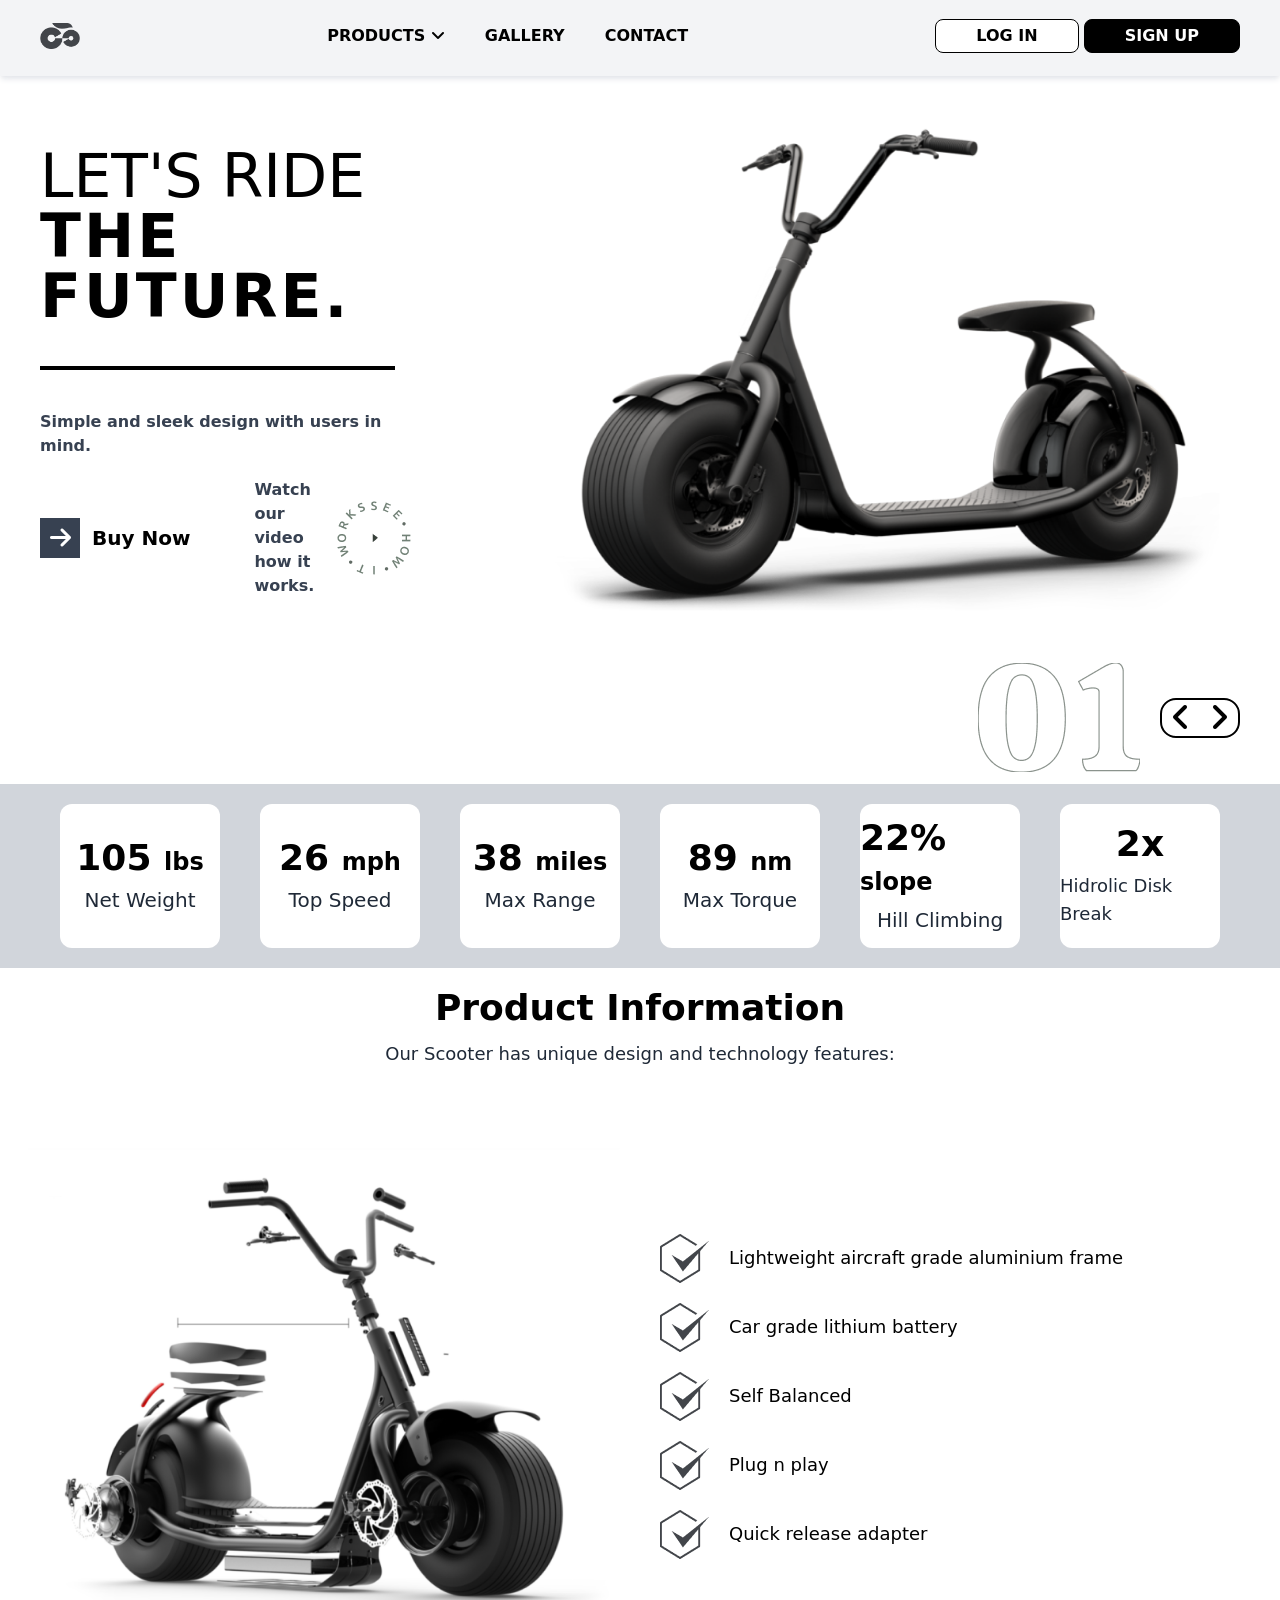
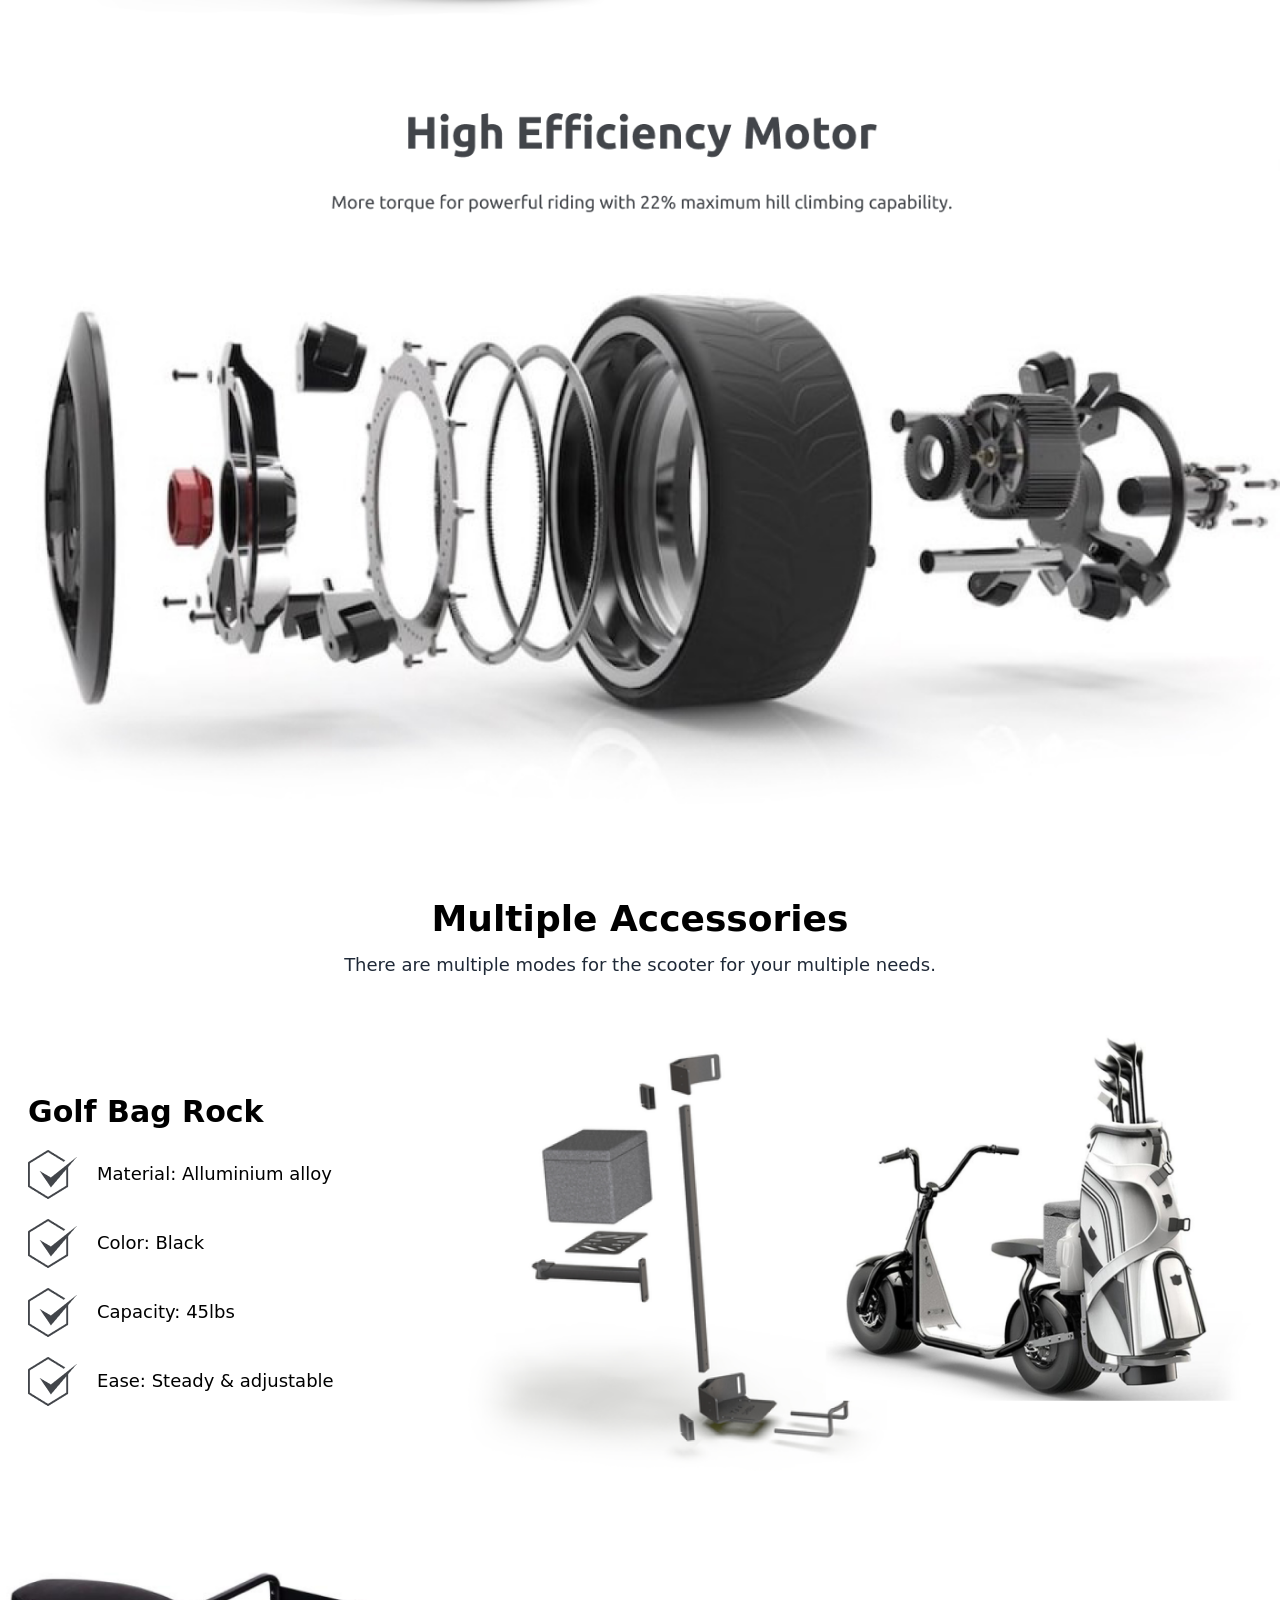
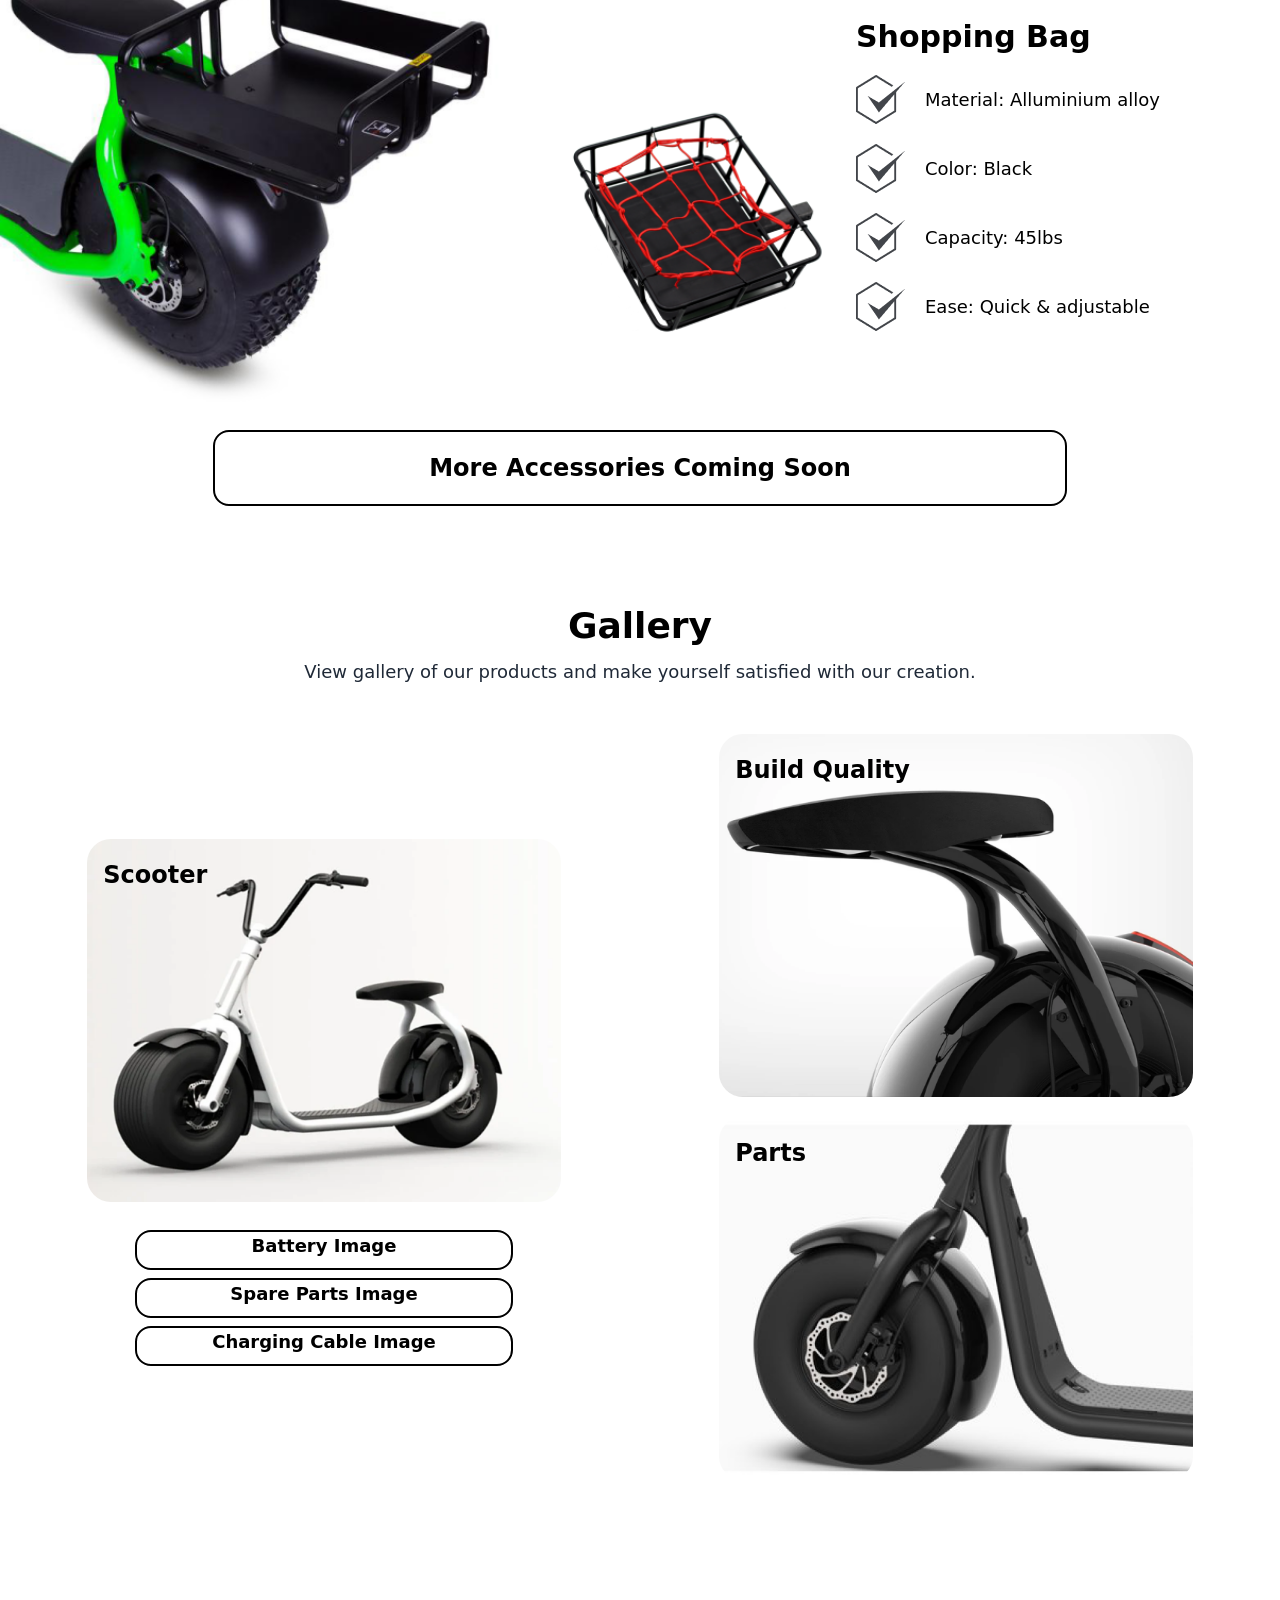
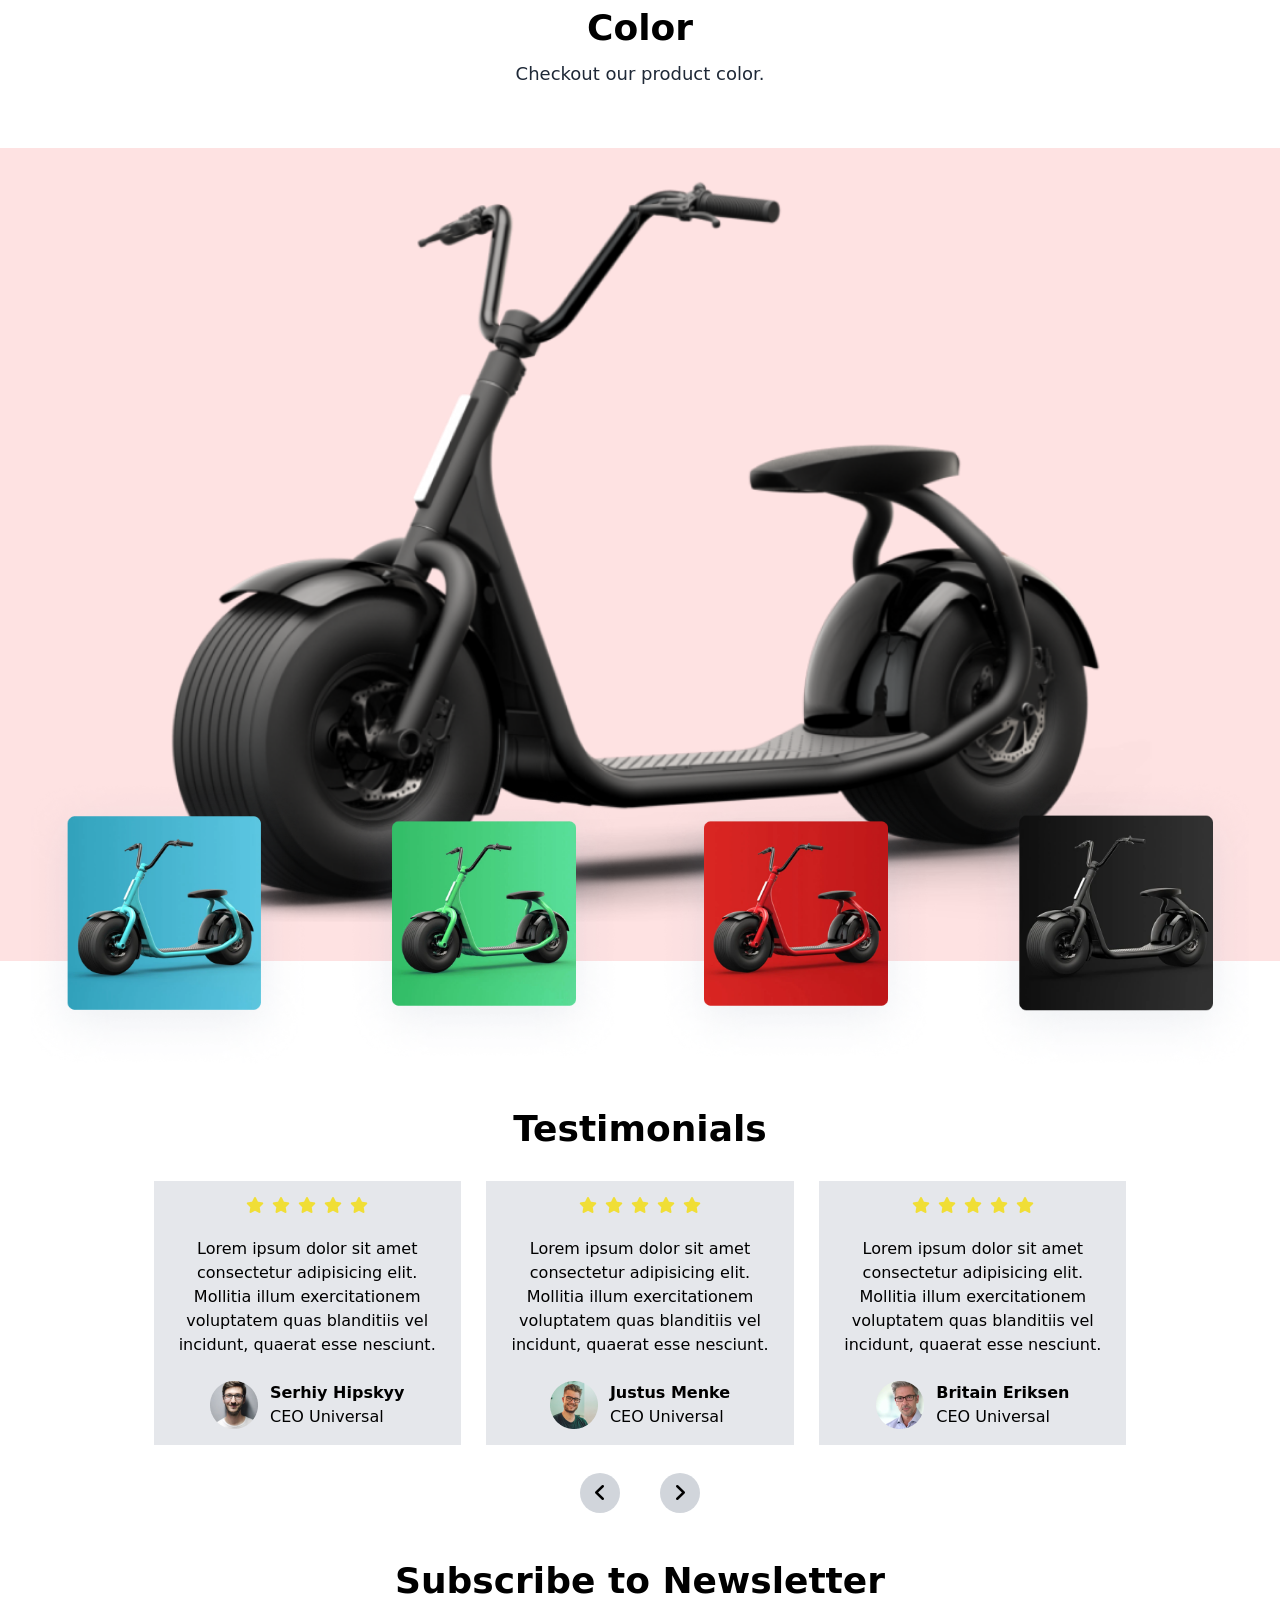
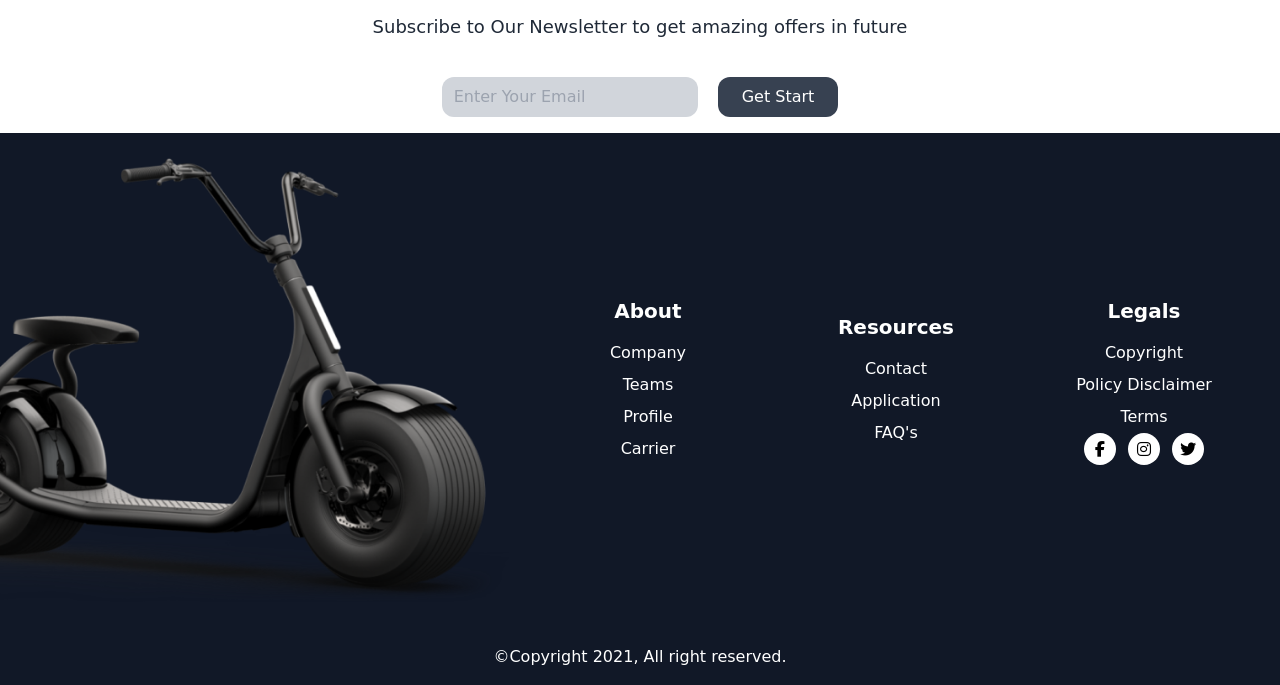
==== commit a38c3970: "responsive" ====
--- a/Project-3/main/index.html
+++ b/Project-3/main/index.html
@@ -3,416 +3,397 @@
 <head>
     <meta charset="UTF-8">
     <meta name="viewport" content="width=device-width, initial-scale=1.0">
-    <title>bike</title>
-    <link rel="stylesheet" href="https://cdnjs.cloudflare.com/ajax/libs/font-awesome/6.4.0/css/all.min.css" integrity="sha512-iecdLmaskl7CVkqkXNQ/ZH/XLlvWZOJyj7Yy7tcenmpD1ypASozpmT/E0iPtmFIB46ZmdtAc9eNBvH0H/ZpiBw==" crossorigin="anonymous" referrerpolicy="no-referrer" />
+    <title>Bike Landing Page</title>
+    <!-- ........CSS Stylesheet Linked........ -->
     <link rel="stylesheet" href="bike.css">
+    <!-- ............Font-Awesome CDN............. -->
+    <link rel="stylesheet" href="https://cdnjs.cloudflare.com/ajax/libs/font-awesome/6.4.2/css/all.min.css" integrity="sha512-z3gLpd7yknf1YoNbCzqRKc4qyor8gaKU1qmn+CShxbuBusANI9QpRohGBreCFkKxLhei6S9CQXFEbbKuqLg0DA==" crossorigin="anonymous" referrerpolicy="no-referrer" />
 </head>
-<body class="font-mono text-[#3d3d3d] flex flex-col ">
-    <div class="nav flex justify-between items-center px-[5%] py-[2%] border-b-2">
-        <div class="w-full justify-self-center flex justify-between items-center">
-            <div class="w-full">
-                <img src="./assets/logo.png" alt="">
-            </div>
-            <div class="flex w-full justify-between">
-                <p>PRODUCTS <i class="fa-solid fa-chevron-down"></i></p>
-                <p>GALLERY</p>
-                <p>CONTACT</p>
-            </div>
-            <div class="flex w-full justify-end gap-10">
-                <button class="drop-shadow-lg rounded-sm hover:bg-[#565656] hover:text-white px-6 py-2 bg-slate-100">LOG IN</button>
-                <button class="drop-shadow-lg rounded-sm hover:bg-slate-100 hover:text-black px-5 py-2 text-white bg-[#565656]">SIGN UP</button>
-            </div>
-        </div>
-    </div>
-    <div class="page1 flex justify-center font-sans mt-6">
-        <div class="flex w-[90%] ">
-            <div class="left w-[50%] flex flex-col pl-12 text-[#3d3d3d]">
-                <div class="pb-7 ">
-                    <h1 class="text-[100px] ">Let's RIDE</h1>
-                    <h1 class="font-bold text-[100px] mt-[-45px] ml-[-5px]">THE FUTURE.</h1>
-                </div>
-                <div class="w-7/12 border-t-2 border-black mb-10 mt-2">
-                    <pre> </pre>
-                </div>
-                <p class="text-[26px]">Simple and sleek design with users <br>in mind.</p>
-                <div class="flex  w-3/5 justify-between mt-10">
-                    <div class="flex">
-                        <span class="h-4/6 self-center bg-[#3d3d3d] px-8 flex items-center  text-white"><i class="fa-solid fa-arrow-right"></i></span>
-                        <p class="self-center ml-3 text-xl">Buy now</p>
-                    </div>
-                    <div class="flex">
-                        <span class="mr-3">Watch our <br>video how <br>it works</span>
-                        <img src="./assets/header play button.png" alt="" class="">
-                    </div>
-                </div>
-            </div>
-            <div class="right w-[50%] ">
-                <div class="w-[115%] relative z-40 right-28">
-                     <img class="w-full relative z-20 ml-5 " src="./assets/header image.png" alt="">
-                </div>
-            </div>
-        </div>
-    </div>
-    <div class="part1 flex justify-center font-sans mt-6">
-        <div class="flex w-[90%] justify-end">
-            <img src="./assets/01.png" alt="" class="">
-            <div class="flex self-center ml-20">
-                <div class="px-6 py-3 rounded-l-full h-fit border-2 border-black"><i class="fa-solid fa-angle-left"></i></div>
-                <div class="px-6 py-3 rounded-r-full h-fit border-2 border-black"><i class="fa-solid fa-angle-right"></i></div>
-            </div>
-        </div>
-    </div>
-    <div class="small_part2 flex justify-center font-sans mt-20">
-        <div class="flex w-[90%] justify-between">
-            <div class="card1 shadow-xl shadow-[#bdbdbd] text-xl p-8 py-9 rounded-lg">
-                <div class="flex gap-2 items-center mb-2">
-                    <p class="text-4xl font-bold">105</p>
-                    <p class="">lbs</p>
-                </div>
-                <p>Net Weight</p>
-            </div>
-            <div class="card2 shadow-xl shadow-[#bdbdbd] text-xl p-8 py-9 rounded-lg">
-                <div class="flex gap-2 items-center mb-2">
-                    <p class="text-4xl font-bold">105</p>
-                    <p class="">lbs</p>
-                </div>
-                <p>Net Weight</p>
-            </div>
-            <div class="card3 shadow-xl shadow-[#bdbdbd] text-xl p-8 py-9 rounded-lg">
-                <div class="flex gap-2 items-center mb-2">
-                    <p class="text-4xl font-bold">105</p>
-                    <p class="">lbs</p>
-                </div>
-                <p>Net Weight</p>
-            </div>
-            <div class="card4 shadow-xl shadow-[#bdbdbd] text-xl p-8 py-9 rounded-lg">
-                <div class="flex gap-2 items-center mb-2">
-                    <p class="text-4xl font-bold">105</p>
-                    <p class="">lbs</p>
-                </div>
-                <p>Net Weight</p>
-            </div>
-            <div class="card5 shadow-xl shadow-[#bdbdbd] text-xl p-8 py-9 rounded-lg">
-                <div class="flex gap-2 items-center mb-2">
-                    <p class="text-4xl font-bold">105</p>
-                    <p class="">lbs</p>
-                </div>
-                <p>Net Weight</p>
-            </div>
-            <div class="card1 shadow-xl shadow-[#bdbdbd] text-xl p-8 py-9 rounded-lg">
-                <div class="flex gap-2 items-center mb-2">
-                    <p class="text-4xl font-bold">105</p>
-                    <p class="">lbs</p>
-                </div>
-                <p>Net Weight</p>
-            </div>
-        </div>
-    </div>
-    <div class="small_page2 flex justify-center font-sans mt-40">
-        <div class="flex flex-col w-[90%]">
-            <div class="one m-auto self-center flex flex-col">
-                <h1 class="m-auto font-bold text-5xl">Product Information</h1>
-                <p class="m-auto text-2xl mt-5">Our Scooter has the following unique design and technolgy :</p>
-            </div>
-            <div class="two flex justify-between text-black">
-                <div class="left w-[60%]">
-                    <img src="./assets/product information image.png" alt="" class="w-full">
-                </div>
-                <div class="right flex flex-col pt-32 items-end ">
-                    <div class="">
-                        <div class="flex items-center mb-10">
-                        <img src="./assets/Icon.png" alt="" class="mr-4">
-                        <p class="text-2xl">Lightweight aircraft grade aluminium frame</p>
-                        </div>
-                        <div class="flex items-center mb-10">
-                        <img src="./assets/Icon.png" alt="" class="mr-4">
-                        <p class="text-2xl">Car garde lithium battery</p>
-                        </div>
-                        <div class="flex items-center mb-10">
-                        <img src="./assets/Icon.png" alt="" class="mr-4">
-                        <p class="text-2xl">Self-balanced</p>
-                        </div>
-                        <div class="flex items-center mb-10">
-                        <img src="./assets/Icon.png" alt="" class="mr-4">
-                        <p class="text-2xl">Plug n play</p>
-                        </div>
-                        <div class="flex items-center mb-10">
-                        <img src="./assets/Icon.png" alt="" class="mr-4">
-                        <p class="text-2xl">Quick release adapter</p>
-                        </div>
-                        <div class="flex items-center mb-10">
-                        <img src="./assets/Icon.png" alt="" class="mr-4">
-                        <p class="text-2xl">RFID key card</p>
-                        </div>
-                    </div>
-                </div>
-            </div>
-        </div>
-    </div>
-    <div class="page3 flex justify-center font-sans mt-20">
-        <div class="flex flex-col w-[90%]">
-            <img src="./assets/high efficiency motor.png" alt="" class="">
-        </div>
-    </div>
-    <div class="page4 flex justify-center font-sans mt-10">
-        <div class="flex flex-col w-[90%]">
-            <div class="one m-auto self-center flex flex-col">
-                <h1 class="m-auto font-bold text-5xl">Multiple Accessories</h1>
-                <p class="m-auto text-2xl mt-5">There are multiple Modes for the scooter for your multiple needs.</p>
-            </div>
-            <div class="two flex justify-between text-black mt-36">
-                <div class="left flex flex-col items-end ">
-                    <div class="mt-8">
-                        <h1 class="text-5xl mb-10 text-[#3d3d3d] font-bold ">Golf Bag Rock</h1>
-                        <div class="flex items-center mb-9">
-                        <img src="./assets/Icon.png" alt="" class="mr-4">
-                        <p class="text-2xl">Material : Aluminium alloy</p>
-                        </div>
-                        <div class="flex items-center mb-9">
-                        <img src="./assets/Icon.png" alt="" class="mr-4">
-                        <p class="text-2xl">color : Black</p>
-                        </div>
-                        <div class="flex items-center mb-9">
-                        <img src="./assets/Icon.png" alt="" class="mr-4">
-                        <p class="text-2xl">Capacity : 45lbs</p>
-                        </div>
-                        <div class="flex items-center mb-9">
-                        <img src="./assets/Icon.png" alt="" class="mr-4">
-                        <p class="text-2xl">Ease : Steady & adjustable</p>
-                        </div>
-                    </div>
-                </div>
-                <div class="right w-[60%]">
-                    <img src="./assets/golf bag rock.png" alt="" class="w-full">
-                </div>
-            </div>
-        </div>
-    </div>
-    <div class="page5 flex justify-center font-sans mt-28">
-        <div class="flex flex-col w-[90%]">
-            <div class="flex justify-between text-black ">
-                <div class="left w-[60%] relative z-50 right-[72px]">
-                    <img src="./assets/shopping rack.png" alt="" class="w-full">
-                </div>
-                <div class="right flex flex-col items-end">
-                    <div class="mt-8 mr-24">
-                        <h1 class="text-5xl mb-10 text-[#3d3d3d] font-bold ">Golf Bag Rock</h1>
-                        <div class="flex items-center mb-9">
-                        <img src="./assets/Icon.png" alt="" class="mr-4">
-                        <p class="text-2xl">Material : Aluminium alloy</p>
-                        </div>
-                        <div class="flex items-center mb-9">
-                        <img src="./assets/Icon.png" alt="" class="mr-4">
-                        <p class="text-2xl">color : Black</p>
-                        </div>
-                        <div class="flex items-center mb-9">
-                        <img src="./assets/Icon.png" alt="" class="mr-4">
-                        <p class="text-2xl">Capacity : 45lbs</p>
-                        </div>
-                        <div class="flex items-center mb-9">
-                        <img src="./assets/Icon.png" alt="" class="mr-4">
-                        <p class="text-2xl">Ease : Steady & adjustable</p>
-                        </div>
-                    </div>
-                </div>
-            </div>
-        </div>
-    </div>
-    <div class="small_part3 flex justify-center font-sans mt-28">
-        <div class="flex w-[90%]">
-            <div class="border-4 border-[#3d3d3d] rounded-2xl px-16 py-8 m-auto font-bold text-4xl">
-                More Accessories Coming Soon
-            </div>
-        </div>
-    </div>
-    <div class="page6 flex justify-center font-sans mt-40">
-        <div class="flex flex-col w-[90%]">
-            <div class="one m-auto self-center flex flex-col">
-                <h1 class="m-auto font-bold text-5xl">Gallery</h1>
-                <p class="m-auto text-2xl mt-5">Our Scooter has the following unique design and technolgy :</p>
-            </div>
-            <div class="two flex justify-between text-black mt-28">
-                <div class="left flex flex-col items-end w-[47%]">
-                    <div class="mt-44">
-                        <div class="">
-                            <p class="text-[#3d3d3d] relative z-50 text-2xl font-medium top-10 left-5">Scooter</p>
-                            <img src="./assets/gallery scooter.png" alt="" class="">
-                        </div>
-                        <div class=" mt-14">
-                            <div class="flex justify-center rounded-2xl text-2xl w-[80%] py-6 mb-8 hover:bg-[#3d3d3d] hover:text-white border-2 border-[#3d3d3d]">Battery Image</div>
-                            <div class="flex justify-center rounded-2xl text-2xl w-[80%] py-6 mb-8 hover:bg-[#3d3d3d] hover:text-white border-2 border-[#3d3d3d]">Spare Parts Image</div>
-                            <div class="flex justify-center rounded-2xl text-2xl w-[80%] py-6 mb-8 hover:bg-[#3d3d3d] hover:text-white border-2 border-[#3d3d3d]">Charging Cable Images</div>
-                        </div>
-                    </div>
-                </div>
-                <div class="right w-[47%]">
-                    <div class="mb-20">
-                        <p class="text-[#3d3d3d] relative z-50 text-2xl font-medium top-10 left-5">Built Quality</p>
-                        <img src="./assets/gallery built quality.png" alt="" class="">
-                    </div>
-                    <div class="">
-                        <p class="text-[#3d3d3d] relative z-50 text-2xl font-medium top-12 left-5">Parts</p>
-                        <img src="./assets/gallery parts.png" alt="" class="">
-                    </div>
-                </div>
-            </div>
-        </div>
-    </div>
-    <div class="page7 flex flex-col justify-center font-sans mt-40">
-        <div class="flex flex-col w-[90%]">
-            <div class="one m-auto self-center flex flex-col">
-                <h1 class="m-auto font-bold text-5xl">Colors</h1>
-                <p class="m-auto text-2xl mt-5">Checkout our products colors.</p>
-            </div>       
-        </div>
-            <div class="two mt-36 w-[98.5vw]  m-auto">
-                <img src="./assets/gallery scooter.png" alt="" class="w-full">
-            </div>
-        <div class="flex flex-col w-[100%]  m-auto ">
-            <div class="flex justify-between relative z-50 bottom-40 ">
-                <div class="card flex items-end">
-                    <img src="./assets/color-scooter-1.png" alt="" class="">
-                    <p class="text-[#ffffffaf] font-bold text-7xl relative z-50 right-[150px] bottom-20">01</p>
-                </div>
-                <div class="card flex items-end">
-                    <img src="./assets/color-scooter-2.png" alt="" class="">
-                    <p class="text-[#ffffffaf] font-bold text-7xl relative z-50 right-[150px] bottom-20">01</p>
-                </div>
-                <div class="card flex items-end">
-                    <img src="./assets/color-scooter-3.png" alt="" class="">
-                    <p class="text-[#ffffffaf] font-bold text-7xl relative z-50 right-[150px] bottom-20">01</p>
-                </div>
-                <div class="card flex items-end">
-                    <img src="./assets/color-scooter-4.png" alt="" class="">
-                    <p class="text-[#ffffffaf] font-bold text-7xl relative z-50 right-[150px] bottom-20">01</p>
-                </div>
-            </div>
-        </div>
-    </div>
-    <div class="page8 flex justify-center font-sans mt-[-130px] bg-[#bbbbbb41] py-20">
-        <div class="flex flex-col w-[80%]">
-            <div class="one m-auto self-center flex ">
-                <h1 class="m-auto font-bold text-5xl">Testimonials</h1>
-            </div>
-            <div class="two mt-28 flex justify-between">
-                <div class="flex flex-col card border border-[#ababab]  w-fit px-10 py-14 hover:bg-white hover:border-none hover:shadow-2xl shadow-black">
-                    <div class="flex text-[#ffd900] m-auto mb-6 gap-2">
-                        <i class="fa-solid fa-star"></i>
-                        <i class="fa-solid fa-star"></i>
-                        <i class="fa-solid fa-star"></i>
-                        <i class="fa-solid fa-star"></i>
-                        <i class="fa-solid fa-star"></i> 
-                    </div>
-                    <div class="flex justify-center mb-10">
-                        <p class="text-xl text-center">On the Other hand, we denounce<br>with righteous indignation and<br>dislike men who are so beguiled<br>and demoralized by the charms<br>of pleasure.</p>
-                    </div>
-                    <div class="flex m-auto gap-3">
-                        <img src="./assets/serhiy hipskyy.png" alt="">
-                        <div class="flex flex-col">
-                            <h2 class="font-semibold text-lg">Sherhiy Hipskyy</h2>
-                            <p class="text-base">CEO Universal</p>
-                        </div>
-                    </div>
-                </div>
-                <div class="flex flex-col card border border-[#ababab]  w-fit px-10 py-14 hover:bg-white hover:border-none hover:shadow-2xl shadow-black">
-                    <div class="flex text-[#ffd900] m-auto mb-6 gap-2">
-                        <i class="fa-solid fa-star"></i>
-                        <i class="fa-solid fa-star"></i>
-                        <i class="fa-solid fa-star"></i>
-                        <i class="fa-solid fa-star"></i>
-                        <i class="fa-solid fa-star"></i> 
-                    </div>
-                    <div class="flex justify-center mb-10">
-                        <p class="text-xl text-center">Nam libero tempore, cum soluta<br>nobis est eligendi optio cumque<br>nihil imoedit impedit qo minus id <br>quodmaxime placeat facere<br> possimus.
-                        </p>
-                    </div>
-                    <div class="flex m-auto gap-3">
-                        <img src="./assets/Justus Menke.png" alt="">
-                        <div class="flex flex-col">
-                            <h2 class="font-semibold text-lg">Justus Menke</h2>
-                            <p class="text-base">CEO Eronaman</p>
-                        </div>
-                    </div>
-                </div>
-                <div class="flex flex-col card border border-[#ababab]  w-fit px-10 py-14 hover:bg-white hover:border-none hover:shadow-2xl shadow-black">
-                    <div class="flex text-[#ffd900] m-auto mb-6 gap-2">
-                        <i class="fa-solid fa-star"></i>
-                        <i class="fa-solid fa-star"></i>
-                        <i class="fa-solid fa-star"></i>
-                        <i class="fa-solid fa-star"></i>
-                        <i class="fa-solid fa-star"></i> 
-                    </div>
-                    <div class="flex justify-center mb-10">
-                        <p class="text-xl text-center">At verso eos et accusamus et<br> isto odio dignimos ducimus<br> qui blanditiis peaesentium<br> voluptatum deleniti atque <br>corrupti quos dolores.</p>
-                    </div>
-                    <div class="flex m-auto gap-3">
-                        <img src="./assets/Britain Eriksen.png" alt="">
-                        <div class="flex flex-col">
-                            <h2 class="font-semibold text-lg">Bratain Eriksen</h2>
-                            <p class="text-base">CEO Universal</p>
-                        </div>
-                    </div>
-                </div>
-            </div>
-            <div class="flex mt-20 justify-center">
-                <div class="w-fit flex gap-5">
-                    <div class="py-2 px-3 border-2 border-black rounded-full">
-                        <i class="fa-solid fa-arrow-left"></i>
-                    </div>
-                    <div class="py-2 px-3 border border-black rounded-full bg-[#3d3d3d] text-white">
-                        <i class="fa-solid fa-arrow-right"></i>
-                    </div>
-                </div>
-            </div>
-        </div>
-    </div>
-    <div class="page9 flex justify-center font-sans py-32">
-        <div class="flex flex-col w-[90%]">
-            <div class="one m-auto self-center flex flex-col">
-                <h1 class="m-auto font-bold text-6xl">Subscribe To Newsletter</h1>
-                <p class="m-auto text-2xl mt-5">Subscribe to our newslettwe to get amazing offer in future.</p>
-            </div>
-            <div class="two m-auto self-center flex mt-20 gap-10">
-                <input class="py-4 rounded-lg px-5 bg-[#e3e3e3] text-2xl" type="email" placeholder="Enter your email.">
-                <button class="py-4 rounded-lg px-5 text-white bg-[#3d3d3d] text-2xl">Get start</button>
-            </div>
-        </div>
-    </div>
-    <div class="page10 flex bg-[#3d3d3d] pt-20 pb-10 text-white">
-        <div class="left relative z-50 bottom-48">
-            <img src="./assets/footer scooter.png" alt="" class="w-full">
-        </div>
-        <div class="right w-[60%] ">
-            <div class="one flex justify-between m-auto w-[80%]">
-                <div class="flex flex-col">
-                    <h1 class=" font-semibold text-4xl mb-16">About</h1>
-                    <p class="text-[25px] mb-10">Company</p>
-                    <p class="text-[25px] mb-10">Teams</p>
-                    <p class="text-[25px] mb-10">Profile</p>
-                    <p class="text-[25px] mb-10">Careers</p>
-                </div>
-                <div class="flex flex-col">
-                    <h1 class=" font-semibold text-4xl mb-16">Resources</h1>
-                    <p class="text-[25px] mb-10">Contact</p>
-                    <p class="text-[25px] mb-10">Application</p>
-                    <p class="text-[25px] mb-10">FAQ Features</p>                
-                </div>
-                <div class="flex flex-col">
-                    <h1 class=" font-semibold text-4xl mb-16">Legals</h1>
-                    <p class="text-[25px] mb-10">Copyright Privacy</p>
-                    <p class="text-[25px] mb-10">Policy Disclaimer</p>
-                    <p class="text-[25px] mb-10">Terms</p>
-                    <div class="flex gap-6">
-                        <span class="px-4 py-2 bg-white rounded-full text-[#3d3d3d]"><i class="fa-brands fa-facebook-f"></i></span>
-                        <span class="px-3 py-2 bg-white rounded-full text-[#3d3d3d]"><i class="fa-brands fa-twitter"></i></span>
-                        <span class="px-3 py-2 bg-white rounded-full text-[#3d3d3d]"><i class="fa-brands fa-instagram"></i></span>
-                    </div>
-                </div>
-            </div>
-            <div class="two text-2xl mt-16 relative z-30 right-14">
-                <span class="">&#169</span> Copyright 2021. All rights reserved.
-            </div>
-        </div>
-    </div>
+<body>
+    <header>
+        <nav class="w-full h-20 fixed -top-1 left-0 right-0 bg-gray-100 shadow-md shadow-gray-200 px-10 flex items-center justify-between z-50">
+            <img class="w-10 md::w-auto" src="./assets/logo.png" alt="logo">
+            <ul class="hidden md:flex items-center justify-center gap-x-10">
+                <li class="font-semibold hover:scale-110 transition-all cursor-pointer">PRODUCTS <i class="fa-solid fa-angle-down"></i></li>
+                <li class="font-semibold hover:scale-110 transition-all cursor-pointer">GALLERY</li>
+                <li class="font-semibold hover:scale-110 transition-all cursor-pointer">CONTACT</li>
+            </ul>
+            <div class="md:hidden">
+                <i class="fa-solid fa-bars fa-2xl"></i>
+            </div>
+            <div class="hidden md:block">
+                <button class="px-5 md:px-10 py-1 font-semibold bg-white border-[1px] border-black rounded-lg text-black hover:bg-black hover:text-white transition-all">LOG IN</button>
+                <button class="px-5 md:px-10 py-1 font-semibold bg-black border-[1px] border-black rounded-lg text-white hover:bg-white hover:text-black transition-all">SIGN UP</button>
+            </div>
+        </nav>
+        <main class="mt-20 w-full flex flex-col md:flex-row items-center justify-center">
+            <div class="md:pl-10 px-5 py-10 md:w-5/12 w-full">
+                <div>
+                    <h1 class="text-5xl lg:text-6xl font-light uppercase">let's ride <span class="block tracking-wider font-semibold">the future.</span></h1>
+                    <div class="w-3/4 border-2 border-black my-10"></div>
+                    <p class="w-3/4 font-semibold text-gray-700">Simple and sleek design with users in mind.</p>
+                </div>
+                <div class="flex gap-x-12 lg:gap-x-16 items-center mt-5">
+                    <div class="flex gap-x-3 items-center">
+                        <div class="w-10 h-10 bg-gray-700 text-white flex items-center justify-center"><i class="fa-solid fa-arrow-right fa-xl"></i></div>
+                        <button class="text-xl font-bold hover:text-gray-700">Buy Now</button>
+                    </div>
+                    <div class="flex items-center">
+                        <p class="w-20 font-semibold text-gray-700">Watch our video how it works.</p>
+                        <img src="./assets/header play button.png" alt="play button">
+                    </div>
+                </div>
+            </div>
+            <div class="w-full md:w-7/12 md:pr-10 px-5 md:px-0 py-5">
+                <div class="w-full p-5">
+                    <img class="w-full" src="./assets/header image.png" alt="header image">
+                </div>
+            </div>
+        </main>
+        <div class="w-full flex items-center justify-center md:justify-end px-10">
+            <div class="flex items-center justify-center gap-x-5">
+                <div>
+                    <img class="w-24 md:w-full" src="./assets/01.png" alt="">
+                </div>
+                <div class="w-16 md:w-20 h-10 border-2 border-black rounded-2xl flex items-center justify-around">
+                    <i class="fa-solid fa-angle-left fa-2xl"></i>
+                    <i class="fa-solid fa-angle-right fa-2xl"></i>
+                </div>
+            </div>
+        </div>
+    </header>
+    <!-- .................Features Section.................. -->
+    <section class="w-full mt-3 py-5 md:p-5 bg-gray-300 flex items-center justify-evenly flex-wrap gap-y-3 md:gap-y-5 md:gap-x-20 lg:gap-x-0">
+        <div class="w-40 h-36 flex flex-col items-center justify-center bg-white hover:shadow hover:scale-105 cursor-pointer rounded-xl">
+            <h1 class="text-4xl font-bold">105 <span class="text-2xl">lbs</span></h1>
+            <p class="text-xl font-medium text-gray-800 mt-2">Net Weight</p>
+        </div>
+        <div class="w-40 h-36 flex flex-col items-center justify-center bg-white hover:shadow hover:scale-105 cursor-pointer rounded-xl">
+            <h1 class="text-4xl font-bold">26 <span class="text-2xl">mph</span></h1>
+            <p class="text-xl font-medium text-gray-800 mt-2">Top Speed</p>
+        </div>
+        <div class="w-40 h-36 flex flex-col items-center justify-center bg-white hover:shadow hover:scale-105 cursor-pointer rounded-xl">
+            <h1 class="text-4xl font-bold">38 <span class="text-2xl">miles</span></h1>
+            <p class="text-xl font-medium text-gray-800 mt-2">Max Range</p>
+        </div>
+        <div class="w-40 h-36 flex flex-col items-center justify-center bg-white hover:shadow hover:scale-105 cursor-pointer rounded-xl">
+            <h1 class="text-4xl font-bold">89 <span class="text-2xl">nm</span></h1>
+            <p class="text-xl font-medium text-gray-800 mt-2">Max Torque</p>
+        </div>
+        <div class="w-40 h-36 flex flex-col items-center justify-center bg-white hover:shadow hover:scale-105 cursor-pointer rounded-xl">
+            <h1 class="text-4xl font-bold">22% <span class="text-2xl">slope</span></h1>
+            <p class="text-xl font-medium text-gray-800 mt-2">Hill Climbing</p>
+        </div>
+        <div class="w-40 h-36 flex flex-col items-center justify-center bg-white hover:shadow hover:scale-105 cursor-pointer rounded-xl">
+            <h1 class="text-4xl font-bold">2x</h1>
+            <p class="text-lg font-medium text-gray-800 mt-2">Hidrolic Disk Break</p>
+        </div>
+    </section>
+    <!-- ...........Product Information section........ -->
+    <section>
+        <div class="w-full py-5 text-center">
+            <h1 class="text-3xl md:text-4xl font-bold mb-3">Product Information</h1>
+            <p class="md:text-lg text-gray-800 font-medium px-4">Our Scooter has unique design and technology features:</p>
+        </div>
+        <div class="flex items-center justify-center p-2 flex-col md:flex-row">
+            <div class="w-full md:w-3/6 p-5">
+                <img src="./assets/product information image.png" alt="">
+            </div>
+            <div class="w-full md:w-3/6 p-5 flex flex-col items-start justify-center gap-y-5">
+                <div class="flex items-center justify-start gap-5">
+                    <img src="./assets/Icon.png" alt="">
+                    <p class="text-lg font-medium">Lightweight aircraft grade aluminium frame</p>
+                </div>
+                <div class="flex items-center justify-start gap-5">
+                    <img src="./assets/Icon.png" alt="">
+                    <p class="text-lg font-medium">Car grade lithium battery</p>
+                </div>
+                <div class="flex items-center justify-start gap-5">
+                    <img src="./assets/Icon.png" alt="">
+                    <p class="text-lg font-medium">Self Balanced</p>
+                </div>
+                <div class="flex items-center justify-start gap-5">
+                    <img src="./assets/Icon.png" alt="">
+                    <p class="text-lg font-medium">Plug n play</p>
+                </div>
+                <div class="flex items-center justify-start gap-5">
+                    <img src="./assets/Icon.png" alt="">
+                    <p class="text-lg font-medium">Quick release adapter</p>
+                </div>
+            </div>
+        </div>
+    </section>
+    <!-- ..........High Efficiency Motor Section............ -->
+    <section>
+        <div class="w-full">
+            <img class="w-full" src="./assets/high efficiency motor.png" alt="motor image">
+        </div>
+    </section>
+    <!-- ...............Multiple Accessories Section.................. -->
+    <section>
+        <div class="w-full py-5 text-center">
+            <h1 class="text-3xl md:text-4xl font-bold mb-3">Multiple Accessories</h1>
+            <p class="md:text-lg text-gray-800 font-medium px-4">There are multiple modes for the scooter for your multiple needs.</p>
+        </div>
+        <div class="flex items-center justify-center p-2 flex-col md:flex-row-reverse">
+            <div class="w-full md:w-8/12 p-5">
+                <img class="w-full" src="./assets/golf bag rock.png" alt="">
+            </div>
+            <div class="w-full md:w-4/12 p-5 flex flex-col items-start justify-center gap-y-5">
+                <div class="text-center">
+                    <h1 class="text-3xl font-bold">Golf Bag Rock</h1>
+                </div>
+                <div class="flex items-center justify-start gap-5">
+                    <img src="./assets/Icon.png" alt="">
+                    <p class="text-lg font-medium">Material: Alluminium alloy</p>
+                </div>
+                <div class="flex items-center justify-start gap-5">
+                    <img src="./assets/Icon.png" alt="">
+                    <p class="text-lg font-medium">Color: Black</p>
+                </div>
+                <div class="flex items-center justify-start gap-5">
+                    <img src="./assets/Icon.png" alt="">
+                    <p class="text-lg font-medium">Capacity: 45lbs</p>
+                </div>
+                <div class="flex items-center justify-start gap-5">
+                    <img src="./assets/Icon.png" alt="">
+                    <p class="text-lg font-medium">Ease: Steady & adjustable</p>
+                </div>
+            </div>
+        </div>
+        <div class="mt-5 flex items-center justify-center p-2 md: pl-0 flex-col md:flex-row">
+            <div class="w-full md:w-8/12 p-5 md:pl-0">
+                <img class="w-full" src="./assets/shopping rack.png" alt="">
+            </div>
+            <div class="w-full md:w-4/12 p-5 md:pl-2 flex flex-col items-start justify-center gap-y-5">
+                <div class="text-center">
+                    <h1 class="text-3xl font-bold">Shopping Bag</h1>
+                </div>
+                <div class="flex items-center justify-start gap-5">
+                    <img src="./assets/Icon.png" alt="">
+                    <p class="text-lg font-medium">Material: Alluminium alloy</p>
+                </div>
+                <div class="flex items-center justify-start gap-5">
+                    <img src="./assets/Icon.png" alt="">
+                    <p class="text-lg font-medium">Color: Black</p>
+                </div>
+                <div class="flex items-center justify-start gap-5">
+                    <img src="./assets/Icon.png" alt="">
+                    <p class="text-lg font-medium">Capacity: 45lbs</p>
+                </div>
+                <div class="flex items-center justify-start gap-5">
+                    <img src="./assets/Icon.png" alt="">
+                    <p class="text-lg font-medium">Ease: Quick & adjustable</p>
+                </div>
+            </div>
+        </div>
+        <div class="py-5 text-center w-5/6 md:w-4/6 mx-auto border-2 border-black rounded-2xl">
+            <h1 class=" text-lg md:text-2xl font-bold">More Accessories Coming Soon</h1>
+        </div>
+    </section>
+    <!-- .............Gallery Section.............. -->
+    <section class="py-8 md:py-20">
+        <div class="w-full py-5 text-center">
+            <h1 class="text-3xl md:text-4xl font-bold mb-3">Gallery</h1>
+            <p class="md:text-lg text-gray-800 font-medium px-4">View gallery of our products and make yourself satisfied with our creation.</p>
+        </div>
+        <div class="w-full p-2 flex flex-col md:flex-row items-center">
+            <div class="w-full md:w-3/6 p-5 flex flex-col gap-y-5">
+                <div class="relative w-4/5 mx-auto rounded-3xl overflow-hidden hover:scale-105 row-start-2">
+                    <img src="./assets/gallery scooter.png" alt="">
+                    <h1 class="text-xl md:text-2xl font-bold absolute top-5 left-4">Scooter</h1>
+                </div>
+                <div class="relative w-4/5 mx-auto rounded-3xl overflow-hidden">
+                    <div>
+                        <ul>
+                            <li class="w-4/5 h-10 border-2 border-black rounded-2xl text-lg font-semibold my-2 mx-auto text-center hover:font-bold cursor-pointer">Battery Image</li>
+                            <li class="w-4/5 h-10 border-2 border-black rounded-2xl text-lg font-semibold my-2 mx-auto text-center hover:font-bold cursor-pointer">Spare Parts Image</li>
+                            <li class="w-4/5 h-10 border-2 border-black rounded-2xl text-lg font-semibold my-2 mx-auto text-center hover:font-bold cursor-pointer">Charging Cable Image</li>
+                        </ul>
+                    </div>
+                </div>
+            </div>
+            <div class="w-full md:w-3/6 p-5 flex flex-col gap-y-5">
+                <div class="relative w-4/5 mx-auto rounded-3xl overflow-hidden hover:scale-105">
+                    <img src="./assets/gallery built quality.png" alt="">
+                    <h1 class="text-xl md:text-2xl font-bold absolute top-5 left-4">Build Quality</h1>
+                </div>
+                <div class="relative w-4/5 mx-auto rounded-3xl overflow-hidden hover:scale-105">
+                    <img src="./assets/gallery parts.png" alt="">
+                    <h1 class="text-xl md:text-2xl font-bold absolute top-5 left-4">Parts</h1>
+                </div>
+            </div>
+        </div>
+    </section>
+    <!-- ..............Color Section................. -->
+    <section>
+        <div class="w-full py-5 text-center">
+            <h1 class="text-3xl md:text-4xl font-bold mb-3">Color</h1>
+            <p class="md:text-lg text-gray-800 font-medium px-4">Checkout our product color.</p>
+        </div>
+        <div>
+            <div class="bg-red-100 py-5 mt-10 relative">
+                <img class="w-full md:w-4/5 mx-auto" src="./assets/header image.png" alt="">
+                <div class="w-full flex items-center justify-evenly flex-wrap md:flex-nowrap absolute -bottom-72 md:-bottom-28">
+                    <div class="w-2/5 md:w-[22%]">
+                        <img src="./assets/color-scooter-1.png" alt="" class="w-full hover:scale-105">
+                    </div>
+                    <div class="w-2/5 md:w-[22%]">
+                        <img src="./assets/color-scooter-2.png" alt="" class="w-full hover:scale-105">
+                    </div>
+                    <div class="w-2/5 md:w-[22%]">
+                        <img src="./assets/color-scooter-3.png" alt="" class="w-full hover:scale-105">
+                    </div>
+                    <div class="w-2/5 md:w-[22%]">
+                        <img src="./assets/color-scooter-4.png" alt="" class="w-full hover:scale-105">
+                    </div>
+                </div>
+            </div>
+        </div>
+    </section>
+    <!-- ................Testimonails Section...................... -->
+    <section class="mt-80 md:mt-32">
+        <div class="w-full py-5 text-center">
+            <h1 class="text-3xl md:text-4xl font-bold mb-3">Testimonials</h1>
+        </div>
+        <div class="w-full lg:w-4/5 lg:mx-auto flex items-center justify-evenly flex-col md:flex-row gap-y-6">
+            <div class="w-full md:w-[30%] bg-gray-200 hover:scale-105 hover:shadow-lg py-4">
+                <div class="flex items-center justify-center gap-x-2">
+                    <i class="fa-solid fa-star text-[#F0DE36]"></i>
+                    <i class="fa-solid fa-star text-[#F0DE36]"></i>
+                    <i class="fa-solid fa-star text-[#F0DE36]"></i>
+                    <i class="fa-solid fa-star text-[#F0DE36]"></i>
+                    <i class="fa-solid fa-star text-[#F0DE36]"></i>
+                </div>
+                <div class="p-4 text-center">
+                    <p class="p-2">Lorem ipsum dolor sit amet consectetur adipisicing elit. Mollitia illum exercitationem voluptatem quas blanditiis vel incidunt, quaerat esse nesciunt.</p>
+                </div>
+                <div>
+                    <div class="flex items-center justify-center gap-x-3">
+                        <div>
+                            <img src="./assets/serhiy hipskyy.png" alt="">
+                        </div>
+                        <div>
+                            <p class="font-semibold">Serhiy Hipskyy</p>
+                            <p>CEO Universal</p>
+                        </div>
+                        
+                    </div>
+                </div>
+            </div>
+            <div class="w-full md:w-[30%] bg-gray-200 hover:scale-105 hover:shadow-lg py-4">
+                <div class="flex items-center justify-center gap-x-2">
+                    <i class="fa-solid fa-star text-[#F0DE36]"></i>
+                    <i class="fa-solid fa-star text-[#F0DE36]"></i>
+                    <i class="fa-solid fa-star text-[#F0DE36]"></i>
+                    <i class="fa-solid fa-star text-[#F0DE36]"></i>
+                    <i class="fa-solid fa-star text-[#F0DE36]"></i>
+                </div>
+                <div class="p-4 text-center">
+                    <p class="p-2">Lorem ipsum dolor sit amet consectetur adipisicing elit. Mollitia illum exercitationem voluptatem quas blanditiis vel incidunt, quaerat esse nesciunt.</p>
+                </div>
+                <div>
+                    <div class="flex items-center justify-center gap-x-3">
+                        <div>
+                            <img src="./assets/Justus Menke.png" alt="">
+                        </div>
+                        <div>
+                            <p class="font-semibold">Justus Menke</p>
+                            <p>CEO Universal</p>
+                        </div>
+                        
+                    </div>
+                </div>
+            </div>
+            <div class="w-full md:w-[30%] bg-gray-200 hover:scale-105 hover:shadow-lg py-4">
+                <div class="flex items-center justify-center gap-x-2">
+                    <i class="fa-solid fa-star text-[#F0DE36]"></i>
+                    <i class="fa-solid fa-star text-[#F0DE36]"></i>
+                    <i class="fa-solid fa-star text-[#F0DE36]"></i>
+                    <i class="fa-solid fa-star text-[#F0DE36]"></i>
+                    <i class="fa-solid fa-star text-[#F0DE36]"></i>
+                </div>
+                <div class="p-4 text-center">
+                    <p class="p-2">Lorem ipsum dolor sit amet consectetur adipisicing elit. Mollitia illum exercitationem voluptatem quas blanditiis vel incidunt, quaerat esse nesciunt.</p>
+                </div>
+                <div>
+                    <div class="flex items-center justify-center gap-x-3">
+                        <div>
+                            <img src="./assets/Britain Eriksen.png" alt="">
+                        </div>
+                        <div>
+                            <p class="font-semibold">Britain Eriksen</p>
+                            <p>CEO Universal</p>
+                        </div>
+                        
+                    </div>
+                </div>
+            </div>
+        </div>
+        <div class="py-7 flex items-center justify-center gap-x-10">
+            <div class="h-10 w-10 rounded-[50%] bg-gray-300 flex items-center justify-center hover:bg-gray-500 cursor-pointer"><i class="fa-solid fa-angle-left fa-lg"></i></div>
+            <div class="h-10 w-10 rounded-[50%] bg-gray-300 flex items-center justify-center hover:bg-gray-500 cursor-pointer"><i class="fa-solid fa-angle-right fa-lg"></i></div>
+        </div>
+    </section>
+    <!-- ...................Newsletter section..................... -->
+    <section>
+        <div class="w-full py-5 text-center">
+            <h1 class="text-3xl md:text-4xl font-bold mb-3">Subscribe to Newsletter</h1>
+            <p class="md:text-lg text-gray-800 font-medium px-4">Subscribe to Our Newsletter to get amazing offers in future</p>
+        </div>
+        <div class="flex items-center justify-center gap-x-5 py-4">
+            <input type="text" placeholder="Enter Your Email" class="w-56 md:w-64 h-10 px-3 bg-gray-300 rounded-xl">
+            <button class="p-2 px-4 md:px-6 bg-gray-700 text-white rounded-xl hover:bg-gray-800">Get Start</button>
+        </div>
+    </section>
+    <!-- .................Footer Section....................... -->
+    <section class=" bg-gray-900 text-white">
+        <div class="flex flex-col md:flex-row items-center justify-start">
+            <div class="w-full md:w-2/5 py-4">
+                <img src="./assets/footer scooter.png" alt="">
+            </div>
+            <div class="w-full md:w-3/5 p-3 py-5 flex flex-col md:flex-row items-center justify-center">
+                <div class="w-full md:w-2/6 text-left md:text-center ">
+                    <h1 class="text-xl font-bold md:mb-3">About</h1>
+                    <ul>
+                        <li class="font-medium py-1">Company</li>
+                        <li class="font-medium py-1">Teams</li>
+                        <li class="font-medium py-1">Profile</li>
+                        <li class="font-medium py-1">Carrier</li>
+                    </ul>
+                </div>
+                <div class="w-full md:w-2/6 text-left md:text-center ">
+                    <h1 class="text-xl font-bold md:mb-3">Resources</h1>
+                    <ul>
+                        <li class="font-medium py-1">Contact</li>
+                        <li class="font-medium py-1">Application</li>
+                        <li class="font-medium py-1">FAQ's</li>
+                    </ul>
+                </div>
+                <div class="w-full md:w-2/6 text-left md:text-center">
+                    <h1 class="text-xl font-bold md:mb-3">Legals</h1>
+                    <ul>
+                        <li class="font-medium py-1">Copyright</li>
+                        <li class="font-medium py-1">Policy Disclaimer</li>
+                        <li class="font-medium py-1">Terms</li>
+                        <li class="flex items-center justify-start md:justify-center gap-x-2 md:gap-x-3">
+                            <div class="w-8 h-8 text-black bg-white hover:bg-gray-300 rounded-[50%] flex items-center justify-center">
+                                <i class="fa-brands fa-facebook-f"></i>
+                            </div>
+                            <div class="w-8 h-8 text-black bg-white hover:bg-gray-300 rounded-[50%] flex items-center justify-center">
+                                <i class="fa-brands fa-instagram"></i>
+                            </div>
+                            <div class="w-8 h-8 text-black bg-white hover:bg-gray-300 rounded-[50%] flex items-center justify-center">
+                                <i class="fa-brands fa-twitter"></i>
+                            </div>
+                        </li>
+                    </ul>
+                </div>
+            </div>
+        </div>
+        <div class="py-4 text-center">
+            <p>&copy;Copyright 2021, All right reserved.</p>
+        </div>
+    </section>
 </body>
 </html>
--- a/Project-3/main/bike.css
+++ b/Project-3/main/bike.css
@@ -534,138 +534,73 @@
   --tw-backdrop-sepia:  ;
 }
 
+.fixed {
+  position: fixed;
+}
+
+.absolute {
+  position: absolute;
+}
+
 .relative {
   position: relative;
 }
 
-.bottom-20 {
-  bottom: 5rem;
-}
-
-.bottom-40 {
-  bottom: 10rem;
-}
-
-.bottom-48 {
-  bottom: 12rem;
-}
-
-.left-5 {
-  left: 1.25rem;
-}
-
-.right-14 {
-  right: 3.5rem;
-}
-
-.right-28 {
-  right: 7rem;
-}
-
-.right-\[150px\] {
-  right: 150px;
-}
-
-.right-\[72px\] {
-  right: 72px;
-}
-
-.top-10 {
-  top: 2.5rem;
-}
-
-.top-12 {
-  top: 3rem;
-}
-
-.z-20 {
-  z-index: 20;
-}
-
-.z-30 {
-  z-index: 30;
-}
-
-.z-40 {
-  z-index: 40;
+.-bottom-72 {
+  bottom: -18rem;
+}
+
+.-top-1 {
+  top: -0.25rem;
+}
+
+.left-0 {
+  left: 0px;
+}
+
+.left-4 {
+  left: 1rem;
+}
+
+.right-0 {
+  right: 0px;
+}
+
+.top-5 {
+  top: 1.25rem;
 }
 
 .z-50 {
   z-index: 50;
 }
 
-.m-auto {
-  margin: auto;
-}
-
-.mb-10 {
+.row-start-2 {
+  grid-row-start: 2;
+}
+
+.mx-auto {
+  margin-left: auto;
+  margin-right: auto;
+}
+
+.my-10 {
+  margin-top: 2.5rem;
   margin-bottom: 2.5rem;
 }
 
-.mb-16 {
-  margin-bottom: 4rem;
-}
-
-.mb-2 {
+.my-2 {
+  margin-top: 0.5rem;
   margin-bottom: 0.5rem;
 }
 
-.mb-20 {
-  margin-bottom: 5rem;
-}
-
-.mb-6 {
-  margin-bottom: 1.5rem;
-}
-
-.mb-8 {
-  margin-bottom: 2rem;
-}
-
-.mb-9 {
-  margin-bottom: 2.25rem;
-}
-
-.ml-20 {
-  margin-left: 5rem;
-}
-
-.ml-3 {
-  margin-left: 0.75rem;
-}
-
-.ml-5 {
-  margin-left: 1.25rem;
-}
-
-.ml-\[-5px\] {
-  margin-left: -5px;
-}
-
-.mr-24 {
-  margin-right: 6rem;
-}
-
-.mr-3 {
-  margin-right: 0.75rem;
-}
-
-.mr-4 {
-  margin-right: 1rem;
+.mb-3 {
+  margin-bottom: 0.75rem;
 }
 
 .mt-10 {
   margin-top: 2.5rem;
 }
 
-.mt-14 {
-  margin-top: 3.5rem;
-}
-
-.mt-16 {
-  margin-top: 4rem;
-}
-
 .mt-2 {
   margin-top: 0.5rem;
 }
@@ -674,118 +609,136 @@
   margin-top: 5rem;
 }
 
-.mt-28 {
-  margin-top: 7rem;
-}
-
-.mt-36 {
-  margin-top: 9rem;
-}
-
-.mt-40 {
-  margin-top: 10rem;
-}
-
-.mt-44 {
-  margin-top: 11rem;
+.mt-3 {
+  margin-top: 0.75rem;
 }
 
 .mt-5 {
   margin-top: 1.25rem;
 }
 
-.mt-6 {
-  margin-top: 1.5rem;
-}
-
-.mt-8 {
-  margin-top: 2rem;
-}
-
-.mt-\[-130px\] {
-  margin-top: -130px;
-}
-
-.mt-\[-45px\] {
-  margin-top: -45px;
+.mt-80 {
+  margin-top: 20rem;
+}
+
+.block {
+  display: block;
 }
 
 .flex {
   display: flex;
 }
 
-.h-4\/6 {
-  height: 66.666667%;
-}
-
-.h-fit {
-  height: -moz-fit-content;
-  height: fit-content;
-}
-
-.w-3\/5 {
-  width: 60%;
-}
-
-.w-7\/12 {
-  width: 58.333333%;
-}
-
-.w-\[100\%\] {
-  width: 100%;
-}
-
-.w-\[115\%\] {
-  width: 115%;
-}
-
-.w-\[47\%\] {
-  width: 47%;
-}
-
-.w-\[50\%\] {
-  width: 50%;
-}
-
-.w-\[60\%\] {
-  width: 60%;
-}
-
-.w-\[80\%\] {
+.hidden {
+  display: none;
+}
+
+.h-10 {
+  height: 2.5rem;
+}
+
+.h-20 {
+  height: 5rem;
+}
+
+.h-36 {
+  height: 9rem;
+}
+
+.h-5 {
+  height: 1.25rem;
+}
+
+.h-7 {
+  height: 1.75rem;
+}
+
+.h-8 {
+  height: 2rem;
+}
+
+.w-10 {
+  width: 2.5rem;
+}
+
+.w-16 {
+  width: 4rem;
+}
+
+.w-2\/5 {
+  width: 40%;
+}
+
+.w-20 {
+  width: 5rem;
+}
+
+.w-24 {
+  width: 6rem;
+}
+
+.w-3\/4 {
+  width: 75%;
+}
+
+.w-4\/5 {
   width: 80%;
 }
 
-.w-\[90\%\] {
-  width: 90%;
-}
-
-.w-\[98\.5vw\] {
-  width: 98.5vw;
-}
-
-.w-fit {
-  width: -moz-fit-content;
-  width: fit-content;
+.w-40 {
+  width: 10rem;
+}
+
+.w-5\/6 {
+  width: 83.333333%;
 }
 
 .w-full {
   width: 100%;
 }
 
+.w-28 {
+  width: 7rem;
+}
+
+.w-60 {
+  width: 15rem;
+}
+
+.w-56 {
+  width: 14rem;
+}
+
+.w-7 {
+  width: 1.75rem;
+}
+
+.w-8 {
+  width: 2rem;
+}
+
+.cursor-pointer {
+  cursor: pointer;
+}
+
 .flex-col {
   flex-direction: column;
 }
 
-.items-end {
-  align-items: flex-end;
+.flex-wrap {
+  flex-wrap: wrap;
+}
+
+.items-start {
+  align-items: flex-start;
 }
 
 .items-center {
   align-items: center;
 }
 
-.justify-end {
-  justify-content: flex-end;
+.justify-start {
+  justify-content: flex-start;
 }
 
 .justify-center {
@@ -796,88 +749,98 @@
   justify-content: space-between;
 }
 
-.gap-10 {
-  gap: 2.5rem;
-}
-
-.gap-2 {
-  gap: 0.5rem;
-}
-
-.gap-3 {
-  gap: 0.75rem;
+.justify-around {
+  justify-content: space-around;
+}
+
+.justify-evenly {
+  justify-content: space-evenly;
 }
 
 .gap-5 {
   gap: 1.25rem;
 }
 
-.gap-6 {
-  gap: 1.5rem;
-}
-
-.self-center {
-  align-self: center;
-}
-
-.justify-self-center {
-  justify-self: center;
+.gap-x-10 {
+  -moz-column-gap: 2.5rem;
+       column-gap: 2.5rem;
+}
+
+.gap-x-12 {
+  -moz-column-gap: 3rem;
+       column-gap: 3rem;
+}
+
+.gap-x-3 {
+  -moz-column-gap: 0.75rem;
+       column-gap: 0.75rem;
+}
+
+.gap-x-5 {
+  -moz-column-gap: 1.25rem;
+       column-gap: 1.25rem;
+}
+
+.gap-y-3 {
+  row-gap: 0.75rem;
+}
+
+.gap-y-5 {
+  row-gap: 1.25rem;
+}
+
+.gap-x-1 {
+  -moz-column-gap: 0.25rem;
+       column-gap: 0.25rem;
+}
+
+.gap-x-2 {
+  -moz-column-gap: 0.5rem;
+       column-gap: 0.5rem;
+}
+
+.gap-y-4 {
+  row-gap: 1rem;
+}
+
+.gap-y-6 {
+  row-gap: 1.5rem;
+}
+
+.overflow-hidden {
+  overflow: hidden;
 }
 
 .rounded-2xl {
   border-radius: 1rem;
 }
 
-.rounded-full {
-  border-radius: 9999px;
+.rounded-3xl {
+  border-radius: 1.5rem;
 }
 
 .rounded-lg {
   border-radius: 0.5rem;
 }
 
-.rounded-sm {
-  border-radius: 0.125rem;
-}
-
-.rounded-l-full {
-  border-top-left-radius: 9999px;
-  border-bottom-left-radius: 9999px;
-}
-
-.rounded-r-full {
-  border-top-right-radius: 9999px;
-  border-bottom-right-radius: 9999px;
-}
-
-.border {
-  border-width: 1px;
+.rounded-xl {
+  border-radius: 0.75rem;
+}
+
+.rounded-\[50\%\] {
+  border-radius: 50%;
 }
 
 .border-2 {
   border-width: 2px;
 }
 
+.border-\[1px\] {
+  border-width: 1px;
+}
+
 .border-4 {
   border-width: 4px;
-}
-
-.border-b-2 {
-  border-bottom-width: 2px;
-}
-
-.border-t-2 {
-  border-top-width: 2px;
-}
-
-.border-\[\#3d3d3d\] {
-  --tw-border-opacity: 1;
-  border-color: rgb(61 61 61 / var(--tw-border-opacity));
-}
-
-.border-\[\#ababab\] {
-  --tw-border-opacity: 1;
-  border-color: rgb(171 171 171 / var(--tw-border-opacity));
 }
 
 .border-black {
@@ -885,33 +848,29 @@
   border-color: rgb(0 0 0 / var(--tw-border-opacity));
 }
 
-.bg-slate-950 {
-  --tw-bg-opacity: 1;
-  background-color: rgb(2 6 23 / var(--tw-bg-opacity));
-}
-
-.bg-\[\#3d3d3d\] {
-  --tw-bg-opacity: 1;
-  background-color: rgb(61 61 61 / var(--tw-bg-opacity));
-}
-
-.bg-\[\#565656\] {
-  --tw-bg-opacity: 1;
-  background-color: rgb(86 86 86 / var(--tw-bg-opacity));
-}
-
-.bg-\[\#bbbbbb41\] {
-  background-color: #bbbbbb41;
-}
-
-.bg-\[\#e3e3e3\] {
-  --tw-bg-opacity: 1;
-  background-color: rgb(227 227 227 / var(--tw-bg-opacity));
-}
-
-.bg-slate-100 {
-  --tw-bg-opacity: 1;
-  background-color: rgb(241 245 249 / var(--tw-bg-opacity));
+.bg-black {
+  --tw-bg-opacity: 1;
+  background-color: rgb(0 0 0 / var(--tw-bg-opacity));
+}
+
+.bg-gray-100 {
+  --tw-bg-opacity: 1;
+  background-color: rgb(243 244 246 / var(--tw-bg-opacity));
+}
+
+.bg-gray-300 {
+  --tw-bg-opacity: 1;
+  background-color: rgb(209 213 219 / var(--tw-bg-opacity));
+}
+
+.bg-gray-700 {
+  --tw-bg-opacity: 1;
+  background-color: rgb(55 65 81 / var(--tw-bg-opacity));
+}
+
+.bg-red-100 {
+  --tw-bg-opacity: 1;
+  background-color: rgb(254 226 226 / var(--tw-bg-opacity));
 }
 
 .bg-white {
@@ -919,8 +878,45 @@
   background-color: rgb(255 255 255 / var(--tw-bg-opacity));
 }
 
-.p-8 {
-  padding: 2rem;
+.bg-gray-200 {
+  --tw-bg-opacity: 1;
+  background-color: rgb(229 231 235 / var(--tw-bg-opacity));
+}
+
+.bg-gray-500 {
+  --tw-bg-opacity: 1;
+  background-color: rgb(107 114 128 / var(--tw-bg-opacity));
+}
+
+.bg-gray-400 {
+  --tw-bg-opacity: 1;
+  background-color: rgb(156 163 175 / var(--tw-bg-opacity));
+}
+
+.bg-red-400 {
+  --tw-bg-opacity: 1;
+  background-color: rgb(248 113 113 / var(--tw-bg-opacity));
+}
+
+.bg-gray-900 {
+  --tw-bg-opacity: 1;
+  background-color: rgb(17 24 39 / var(--tw-bg-opacity));
+}
+
+.p-2 {
+  padding: 0.5rem;
+}
+
+.p-5 {
+  padding: 1.25rem;
+}
+
+.p-4 {
+  padding: 1rem;
+}
+
+.p-3 {
+  padding: 0.75rem;
 }
 
 .px-10 {
@@ -928,9 +924,54 @@
   padding-right: 2.5rem;
 }
 
-.px-16 {
-  padding-left: 4rem;
-  padding-right: 4rem;
+.px-4 {
+  padding-left: 1rem;
+  padding-right: 1rem;
+}
+
+.px-5 {
+  padding-left: 1.25rem;
+  padding-right: 1.25rem;
+}
+
+.py-1 {
+  padding-top: 0.25rem;
+  padding-bottom: 0.25rem;
+}
+
+.py-10 {
+  padding-top: 2.5rem;
+  padding-bottom: 2.5rem;
+}
+
+.py-5 {
+  padding-top: 1.25rem;
+  padding-bottom: 1.25rem;
+}
+
+.py-8 {
+  padding-top: 2rem;
+  padding-bottom: 2rem;
+}
+
+.py-4 {
+  padding-top: 1rem;
+  padding-bottom: 1rem;
+}
+
+.py-6 {
+  padding-top: 1.5rem;
+  padding-bottom: 1.5rem;
+}
+
+.py-7 {
+  padding-top: 1.75rem;
+  padding-bottom: 1.75rem;
+}
+
+.py-3 {
+  padding-top: 0.75rem;
+  padding-bottom: 0.75rem;
 }
 
 .px-3 {
@@ -938,111 +979,21 @@
   padding-right: 0.75rem;
 }
 
-.px-4 {
-  padding-left: 1rem;
-  padding-right: 1rem;
-}
-
-.px-5 {
-  padding-left: 1.25rem;
-  padding-right: 1.25rem;
-}
-
-.px-6 {
-  padding-left: 1.5rem;
-  padding-right: 1.5rem;
-}
-
-.px-8 {
-  padding-left: 2rem;
-  padding-right: 2rem;
-}
-
-.px-\[5\%\] {
-  padding-left: 5%;
-  padding-right: 5%;
-}
-
-.py-14 {
-  padding-top: 3.5rem;
-  padding-bottom: 3.5rem;
-}
-
 .py-2 {
   padding-top: 0.5rem;
   padding-bottom: 0.5rem;
 }
 
-.py-20 {
-  padding-top: 5rem;
-  padding-bottom: 5rem;
-}
-
-.py-3 {
-  padding-top: 0.75rem;
-  padding-bottom: 0.75rem;
-}
-
-.py-32 {
-  padding-top: 8rem;
-  padding-bottom: 8rem;
-}
-
-.py-4 {
-  padding-top: 1rem;
-  padding-bottom: 1rem;
-}
-
-.py-6 {
-  padding-top: 1.5rem;
-  padding-bottom: 1.5rem;
-}
-
-.py-8 {
-  padding-top: 2rem;
-  padding-bottom: 2rem;
-}
-
-.py-9 {
-  padding-top: 2.25rem;
-  padding-bottom: 2.25rem;
-}
-
-.py-\[2\%\] {
-  padding-top: 2%;
-  padding-bottom: 2%;
-}
-
-.pb-10 {
-  padding-bottom: 2.5rem;
-}
-
-.pb-7 {
-  padding-bottom: 1.75rem;
-}
-
-.pl-12 {
-  padding-left: 3rem;
-}
-
-.pt-20 {
-  padding-top: 5rem;
-}
-
-.pt-32 {
-  padding-top: 8rem;
+.pl-0 {
+  padding-left: 0px;
+}
+
+.text-left {
+  text-align: left;
 }
 
 .text-center {
   text-align: center;
-}
-
-.font-mono {
-  font-family: ui-monospace, SFMono-Regular, Menlo, Monaco, Consolas, "Liberation Mono", "Courier New", monospace;
-}
-
-.font-sans {
-  font-family: ui-sans-serif, system-ui, -apple-system, BlinkMacSystemFont, "Segoe UI", Roboto, "Helvetica Neue", Arial, "Noto Sans", sans-serif, "Apple Color Emoji", "Segoe UI Emoji", "Segoe UI Symbol", "Noto Color Emoji";
 }
 
 .text-2xl {
@@ -1050,6 +1001,11 @@
   line-height: 2rem;
 }
 
+.text-3xl {
+  font-size: 1.875rem;
+  line-height: 2.25rem;
+}
+
 .text-4xl {
   font-size: 2.25rem;
   line-height: 2.5rem;
@@ -1060,33 +1016,6 @@
   line-height: 1;
 }
 
-.text-6xl {
-  font-size: 3.75rem;
-  line-height: 1;
-}
-
-.text-7xl {
-  font-size: 4.5rem;
-  line-height: 1;
-}
-
-.text-\[100px\] {
-  font-size: 100px;
-}
-
-.text-\[25px\] {
-  font-size: 25px;
-}
-
-.text-\[26px\] {
-  font-size: 26px;
-}
-
-.text-base {
-  font-size: 1rem;
-  line-height: 1.5rem;
-}
-
 .text-lg {
   font-size: 1.125rem;
   line-height: 1.75rem;
@@ -1101,6 +1030,10 @@
   font-weight: 700;
 }
 
+.font-light {
+  font-weight: 300;
+}
+
 .font-medium {
   font-weight: 500;
 }
@@ -1109,18 +1042,12 @@
   font-weight: 600;
 }
 
-.text-\[\#3d3d3d\] {
-  --tw-text-opacity: 1;
-  color: rgb(61 61 61 / var(--tw-text-opacity));
-}
-
-.text-\[\#ffd900\] {
-  --tw-text-opacity: 1;
-  color: rgb(255 217 0 / var(--tw-text-opacity));
-}
-
-.text-\[\#ffffffaf\] {
-  color: #ffffffaf;
+.uppercase {
+  text-transform: uppercase;
+}
+
+.tracking-wider {
+  letter-spacing: 0.05em;
 }
 
 .text-black {
@@ -1128,68 +1055,322 @@
   color: rgb(0 0 0 / var(--tw-text-opacity));
 }
 
+.text-gray-700 {
+  --tw-text-opacity: 1;
+  color: rgb(55 65 81 / var(--tw-text-opacity));
+}
+
+.text-gray-800 {
+  --tw-text-opacity: 1;
+  color: rgb(31 41 55 / var(--tw-text-opacity));
+}
+
 .text-white {
   --tw-text-opacity: 1;
   color: rgb(255 255 255 / var(--tw-text-opacity));
 }
 
-.shadow-xl {
+.text-\[\#F0DE36\] {
+  --tw-text-opacity: 1;
+  color: rgb(240 222 54 / var(--tw-text-opacity));
+}
+
+.shadow-md {
+  --tw-shadow: 0 4px 6px -1px rgb(0 0 0 / 0.1), 0 2px 4px -2px rgb(0 0 0 / 0.1);
+  --tw-shadow-colored: 0 4px 6px -1px var(--tw-shadow-color), 0 2px 4px -2px var(--tw-shadow-color);
+  box-shadow: var(--tw-ring-offset-shadow, 0 0 #0000), var(--tw-ring-shadow, 0 0 #0000), var(--tw-shadow);
+}
+
+.shadow-gray-200 {
+  --tw-shadow-color: #e5e7eb;
+  --tw-shadow: var(--tw-shadow-colored);
+}
+
+.transition-all {
+  transition-property: all;
+  transition-timing-function: cubic-bezier(0.4, 0, 0.2, 1);
+  transition-duration: 150ms;
+}
+
+.hover\:scale-105:hover {
+  --tw-scale-x: 1.05;
+  --tw-scale-y: 1.05;
+  transform: translate(var(--tw-translate-x), var(--tw-translate-y)) rotate(var(--tw-rotate)) skewX(var(--tw-skew-x)) skewY(var(--tw-skew-y)) scaleX(var(--tw-scale-x)) scaleY(var(--tw-scale-y));
+}
+
+.hover\:scale-110:hover {
+  --tw-scale-x: 1.1;
+  --tw-scale-y: 1.1;
+  transform: translate(var(--tw-translate-x), var(--tw-translate-y)) rotate(var(--tw-rotate)) skewX(var(--tw-skew-x)) skewY(var(--tw-skew-y)) scaleX(var(--tw-scale-x)) scaleY(var(--tw-scale-y));
+}
+
+.hover\:bg-black:hover {
+  --tw-bg-opacity: 1;
+  background-color: rgb(0 0 0 / var(--tw-bg-opacity));
+}
+
+.hover\:bg-white:hover {
+  --tw-bg-opacity: 1;
+  background-color: rgb(255 255 255 / var(--tw-bg-opacity));
+}
+
+.hover\:bg-gray-500:hover {
+  --tw-bg-opacity: 1;
+  background-color: rgb(107 114 128 / var(--tw-bg-opacity));
+}
+
+.hover\:bg-gray-800:hover {
+  --tw-bg-opacity: 1;
+  background-color: rgb(31 41 55 / var(--tw-bg-opacity));
+}
+
+.hover\:bg-gray-300:hover {
+  --tw-bg-opacity: 1;
+  background-color: rgb(209 213 219 / var(--tw-bg-opacity));
+}
+
+.hover\:font-bold:hover {
+  font-weight: 700;
+}
+
+.hover\:text-black:hover {
+  --tw-text-opacity: 1;
+  color: rgb(0 0 0 / var(--tw-text-opacity));
+}
+
+.hover\:text-gray-700:hover {
+  --tw-text-opacity: 1;
+  color: rgb(55 65 81 / var(--tw-text-opacity));
+}
+
+.hover\:text-white:hover {
+  --tw-text-opacity: 1;
+  color: rgb(255 255 255 / var(--tw-text-opacity));
+}
+
+.hover\:shadow:hover {
+  --tw-shadow: 0 1px 3px 0 rgb(0 0 0 / 0.1), 0 1px 2px -1px rgb(0 0 0 / 0.1);
+  --tw-shadow-colored: 0 1px 3px 0 var(--tw-shadow-color), 0 1px 2px -1px var(--tw-shadow-color);
+  box-shadow: var(--tw-ring-offset-shadow, 0 0 #0000), var(--tw-ring-shadow, 0 0 #0000), var(--tw-shadow);
+}
+
+.hover\:shadow-xl:hover {
   --tw-shadow: 0 20px 25px -5px rgb(0 0 0 / 0.1), 0 8px 10px -6px rgb(0 0 0 / 0.1);
   --tw-shadow-colored: 0 20px 25px -5px var(--tw-shadow-color), 0 8px 10px -6px var(--tw-shadow-color);
   box-shadow: var(--tw-ring-offset-shadow, 0 0 #0000), var(--tw-ring-shadow, 0 0 #0000), var(--tw-shadow);
 }
 
-.shadow-\[\#bdbdbd\] {
-  --tw-shadow-color: #bdbdbd;
-  --tw-shadow: var(--tw-shadow-colored);
-}
-
-.shadow-black {
-  --tw-shadow-color: #000;
-  --tw-shadow: var(--tw-shadow-colored);
-}
-
-.drop-shadow-lg {
-  --tw-drop-shadow: drop-shadow(0 10px 8px rgb(0 0 0 / 0.04)) drop-shadow(0 4px 3px rgb(0 0 0 / 0.1));
-  filter: var(--tw-blur) var(--tw-brightness) var(--tw-contrast) var(--tw-grayscale) var(--tw-hue-rotate) var(--tw-invert) var(--tw-saturate) var(--tw-sepia) var(--tw-drop-shadow);
-}
-
-.hover\:border-none:hover {
-  border-style: none;
-}
-
-.hover\:bg-\[\#3d3d3d\]:hover {
-  --tw-bg-opacity: 1;
-  background-color: rgb(61 61 61 / var(--tw-bg-opacity));
-}
-
-.hover\:bg-\[\#565656\]:hover {
-  --tw-bg-opacity: 1;
-  background-color: rgb(86 86 86 / var(--tw-bg-opacity));
-}
-
-.hover\:bg-slate-100:hover {
-  --tw-bg-opacity: 1;
-  background-color: rgb(241 245 249 / var(--tw-bg-opacity));
-}
-
-.hover\:bg-white:hover {
-  --tw-bg-opacity: 1;
-  background-color: rgb(255 255 255 / var(--tw-bg-opacity));
-}
-
-.hover\:text-black:hover {
-  --tw-text-opacity: 1;
-  color: rgb(0 0 0 / var(--tw-text-opacity));
-}
-
-.hover\:text-white:hover {
-  --tw-text-opacity: 1;
-  color: rgb(255 255 255 / var(--tw-text-opacity));
-}
-
-.hover\:shadow-2xl:hover {
-  --tw-shadow: 0 25px 50px -12px rgb(0 0 0 / 0.25);
-  --tw-shadow-colored: 0 25px 50px -12px var(--tw-shadow-color);
+.hover\:shadow-lg:hover {
+  --tw-shadow: 0 10px 15px -3px rgb(0 0 0 / 0.1), 0 4px 6px -4px rgb(0 0 0 / 0.1);
+  --tw-shadow-colored: 0 10px 15px -3px var(--tw-shadow-color), 0 4px 6px -4px var(--tw-shadow-color);
   box-shadow: var(--tw-ring-offset-shadow, 0 0 #0000), var(--tw-ring-shadow, 0 0 #0000), var(--tw-shadow);
+}
+
+@media (min-width: 768px) {
+  .md\:-bottom-28 {
+    bottom: -7rem;
+  }
+
+  .md\:mt-36 {
+    margin-top: 9rem;
+  }
+
+  .md\:mt-32 {
+    margin-top: 8rem;
+  }
+
+  .md\:mb-3 {
+    margin-bottom: 0.75rem;
+  }
+
+  .md\:block {
+    display: block;
+  }
+
+  .md\:flex {
+    display: flex;
+  }
+
+  .md\:hidden {
+    display: none;
+  }
+
+  .md\:w-20 {
+    width: 5rem;
+  }
+
+  .md\:w-3\/6 {
+    width: 50%;
+  }
+
+  .md\:w-4\/12 {
+    width: 33.333333%;
+  }
+
+  .md\:w-4\/5 {
+    width: 80%;
+  }
+
+  .md\:w-4\/6 {
+    width: 66.666667%;
+  }
+
+  .md\:w-5\/12 {
+    width: 41.666667%;
+  }
+
+  .md\:w-7\/12 {
+    width: 58.333333%;
+  }
+
+  .md\:w-8\/12 {
+    width: 66.666667%;
+  }
+
+  .md\:w-\[22\%\] {
+    width: 22%;
+  }
+
+  .md\:w-full {
+    width: 100%;
+  }
+
+  .md\:w-\[30\%\] {
+    width: 30%;
+  }
+
+  .md\:w-64 {
+    width: 16rem;
+  }
+
+  .md\:w-2\/5 {
+    width: 40%;
+  }
+
+  .md\:w-2\/6 {
+    width: 33.333333%;
+  }
+
+  .md\:w-3\/5 {
+    width: 60%;
+  }
+
+  .md\:flex-row {
+    flex-direction: row;
+  }
+
+  .md\:flex-row-reverse {
+    flex-direction: row-reverse;
+  }
+
+  .md\:flex-nowrap {
+    flex-wrap: nowrap;
+  }
+
+  .md\:justify-end {
+    justify-content: flex-end;
+  }
+
+  .md\:justify-center {
+    justify-content: center;
+  }
+
+  .md\:gap-x-20 {
+    -moz-column-gap: 5rem;
+         column-gap: 5rem;
+  }
+
+  .md\:gap-y-5 {
+    row-gap: 1.25rem;
+  }
+
+  .md\:gap-x-3 {
+    -moz-column-gap: 0.75rem;
+         column-gap: 0.75rem;
+  }
+
+  .md\:p-5 {
+    padding: 1.25rem;
+  }
+
+  .md\:px-0 {
+    padding-left: 0px;
+    padding-right: 0px;
+  }
+
+  .md\:px-10 {
+    padding-left: 2.5rem;
+    padding-right: 2.5rem;
+  }
+
+  .md\:py-20 {
+    padding-top: 5rem;
+    padding-bottom: 5rem;
+  }
+
+  .md\:px-6 {
+    padding-left: 1.5rem;
+    padding-right: 1.5rem;
+  }
+
+  .md\:pl-0 {
+    padding-left: 0px;
+  }
+
+  .md\:pl-10 {
+    padding-left: 2.5rem;
+  }
+
+  .md\:pl-2 {
+    padding-left: 0.5rem;
+  }
+
+  .md\:pr-10 {
+    padding-right: 2.5rem;
+  }
+
+  .md\:text-center {
+    text-align: center;
+  }
+
+  .md\:text-2xl {
+    font-size: 1.5rem;
+    line-height: 2rem;
+  }
+
+  .md\:text-4xl {
+    font-size: 2.25rem;
+    line-height: 2.5rem;
+  }
+
+  .md\:text-lg {
+    font-size: 1.125rem;
+    line-height: 1.75rem;
+  }
+}
+
+@media (min-width: 1024px) {
+  .lg\:mx-auto {
+    margin-left: auto;
+    margin-right: auto;
+  }
+
+  .lg\:w-4\/5 {
+    width: 80%;
+  }
+
+  .lg\:gap-x-0 {
+    -moz-column-gap: 0px;
+         column-gap: 0px;
+  }
+
+  .lg\:gap-x-16 {
+    -moz-column-gap: 4rem;
+         column-gap: 4rem;
+  }
+
+  .lg\:text-6xl {
+    font-size: 3.75rem;
+    line-height: 1;
+  }
 }
